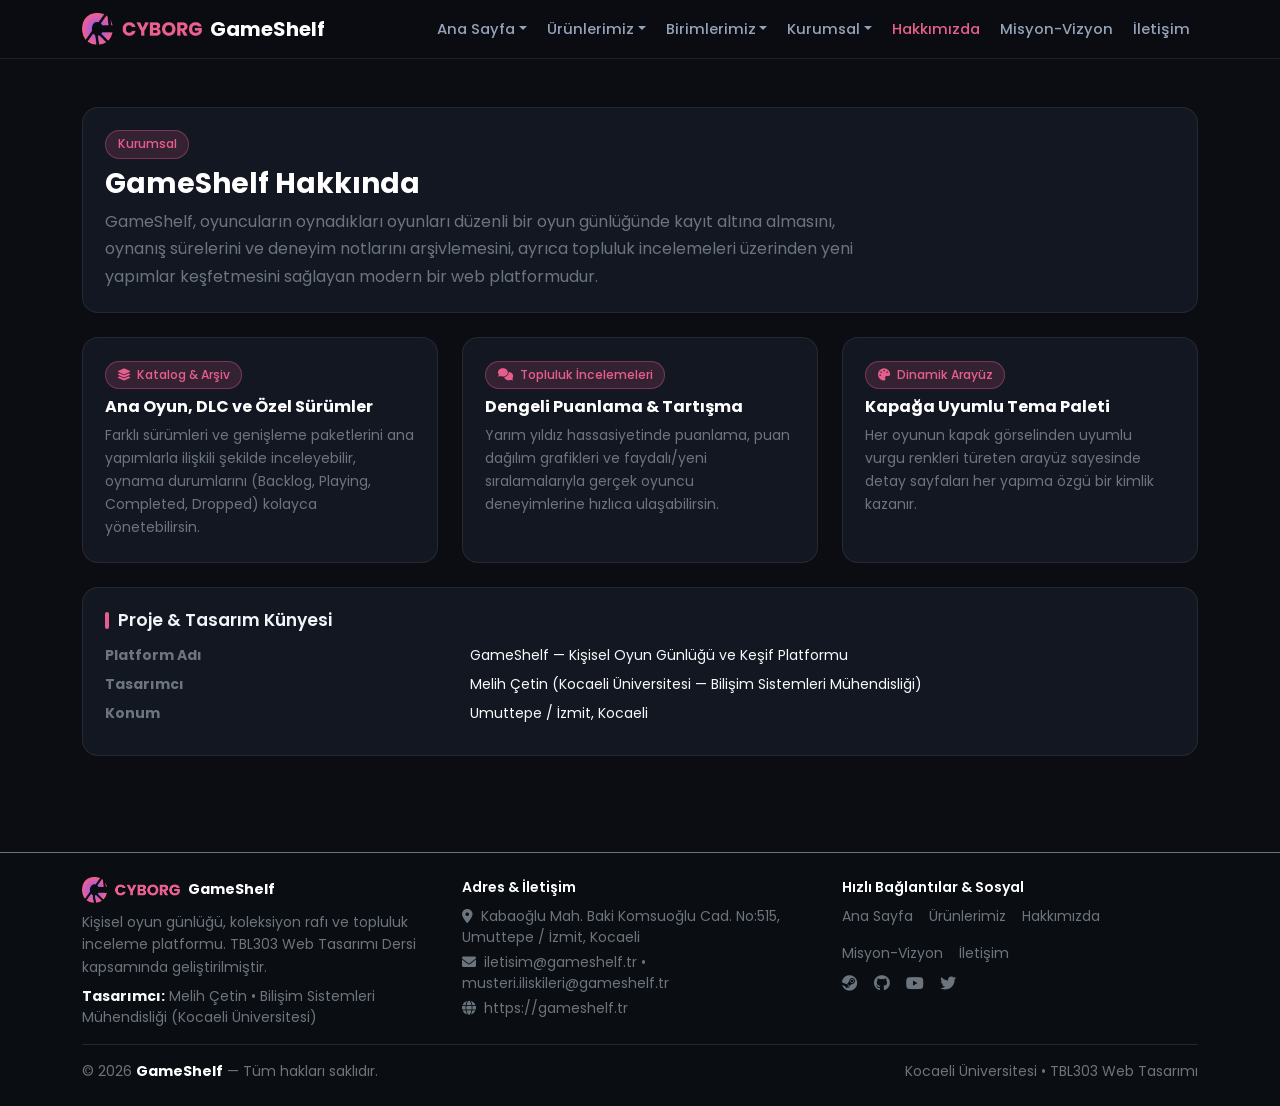
==== about.html @ f94d6879 "v2.4: add contact page with map and form, about, and mission-vision" ====
<!DOCTYPE html>
<html lang="tr">
<head>
  <meta charset="UTF-8" />
  <meta name="viewport" content="width=device-width, initial-scale=1.0" />
  <link rel="preconnect" href="https://fonts.googleapis.com" />
  <link rel="preconnect" href="https://fonts.gstatic.com" crossorigin />
  <link href="https://fonts.googleapis.com/css2?family=Poppins:wght@300;400;500;600;700&display=swap" rel="stylesheet" />
  <link rel="stylesheet" href="vendor/bootstrap/css/bootstrap.min.css" />
  <link rel="stylesheet" href="assets/css/fontawesome.css" />
  <link rel="stylesheet" href="css/gameshelf.css" />
  <title>Hakkımızda — GameShelf</title>
</head>
<body class="gs-body">
  <!-- Üst Navigasyon -->
  <nav class="navbar navbar-expand-lg gs-navbar">
    <div class="container">
      <a class="navbar-brand d-flex align-items-center gap-2 text-white fw-bold" href="index.html">
        <img src="assets/images/logo.png" alt="GameShelf" style="height: 32px;" />
        <span>GameShelf</span>
      </a>
      <button class="navbar-toggler border-secondary" type="button" data-bs-toggle="collapse" data-bs-target="#gsMainNav">
        <i class="fa fa-bars text-white"></i>
      </button>
      <div class="collapse navbar-collapse" id="gsMainNav">
        <ul class="navbar-nav ms-auto align-items-lg-center gap-lg-1">
          <li class="nav-item dropdown">
            <a class="nav-link dropdown-toggle " href="index.html">Ana Sayfa</a>
            <ul class="dropdown-menu">
              <li class="dropdown-header-label">Ana Sayfa Bölümleri</li>
              <li><a class="dropdown-item" href="index.html#lanePopular"><i class="fa fa-fire"></i> En Popüler Oyunlar</a></li>
              <li><a class="dropdown-item" href="index.html#laneNewReleases"><i class="fa fa-sparkles"></i> Yeni Oyunlar (Ön Plan)</a></li>
              <li><a class="dropdown-item" href="index.html#laneTopReviews"><i class="fa fa-thumbs-up"></i> En Çok Upvote Alan İncelemeler</a></li>
              <li><a class="dropdown-item" href="index.html#homeNewsGrid"><i class="fa fa-newspaper"></i> Editör Seçkisi &amp; Haberler</a></li>
            </ul>
          </li>

          <li class="nav-item dropdown">
            <a class="nav-link dropdown-toggle " href="browse.html">Ürünlerimiz</a>
            <ul class="dropdown-menu">
              <li class="dropdown-header-label">Oyun Kataloğu &amp; Sürümler</li>
              <li><a class="dropdown-item" href="browse.html"><i class="fa fa-compass"></i> Tüm Oyun Kataloğu</a></li>
              <li><a class="dropdown-item" href="browse.html?type=base"><i class="fa fa-gamepad"></i> Ana Oyunlar</a></li>
              <li><a class="dropdown-item" href="browse.html?type=dlc"><i class="fa fa-puzzle-piece"></i> DLC &amp; Genişleme Paketleri</a></li>
              <li><a class="dropdown-item" href="browse.html?type=edition"><i class="fa fa-box-open"></i> Özel Sürümler</a></li>
              <li><hr class="dropdown-divider border-secondary border-opacity-25 my-1" /></li>
              <li><a class="dropdown-item" href="details.html?id=1"><i class="fa fa-info-circle"></i> Oyun Detay Sayfası</a></li>
            </ul>
          </li>

          <li class="nav-item dropdown">
            <a class="nav-link dropdown-toggle " href="profile.html">Birimlerimiz</a>
            <ul class="dropdown-menu">
              <li class="dropdown-header-label">Platform &amp; Topluluk Birimleri</li>
              <li><a class="dropdown-item" href="profile.html?tab=overview"><i class="fa fa-user"></i> Kişisel Günlük &amp; İstatistikler</a></li>
              <li><a class="dropdown-item" href="profile.html?tab=games"><i class="fa fa-th"></i> Oyun Rafı (Kapaklar)</a></li>
              <li><a class="dropdown-item" href="streams.html"><i class="fa fa-video"></i> Canlı Yayın &amp; Akış Birimi</a></li>
              <li><a class="dropdown-item" href="announcements.html"><i class="fa fa-bullhorn"></i> Duyuru &amp; Arşiv Birimi</a></li>
            </ul>
          </li>

          <li class="nav-item dropdown">
            <a class="nav-link dropdown-toggle " href="about.html">Kurumsal</a>
            <ul class="dropdown-menu">
              <li class="dropdown-header-label">Kurumsal Sayfalar</li>
              <li><a class="dropdown-item" href="about.html"><i class="fa fa-building"></i> Hakkımızda</a></li>
              <li><a class="dropdown-item" href="mission-vision.html"><i class="fa fa-bullseye"></i> Misyon &amp; Vizyon</a></li>
              <li><a class="dropdown-item" href="announcements.html"><i class="fa fa-bullhorn"></i> Duyurular</a></li>
            </ul>
          </li>

          <li class="nav-item"><a class="nav-link active" href="about.html">Hakkımızda</a></li>
          <li class="nav-item"><a class="nav-link " href="mission-vision.html">Misyon-Vizyon</a></li>
          <li class="nav-item"><a class="nav-link " href="contact.html">İletişim</a></li>
        </ul>
      </div>
    </div>
  </nav>

  <main class="container py-5">
    <section class="gs-card mb-4">
      <span class="gs-badge-accent mb-2 d-inline-block">Kurumsal</span>
      <h1 class="h3 fw-bold text-white mb-2">GameShelf Hakkında</h1>
      <p class="text-secondary mb-0" style="max-width: 780px; line-height: 1.7;">
        GameShelf, oyuncuların oynadıkları oyunları düzenli bir oyun günlüğünde kayıt altına almasını, oynanış sürelerini ve deneyim notlarını arşivlemesini, ayrıca topluluk incelemeleri üzerinden yeni yapımlar keşfetmesini sağlayan modern bir web platformudur.
      </p>
    </section>

    <div class="row g-4 mb-4">
      <div class="col-md-4">
        <div class="gs-card h-100 mb-0">
          <div class="gs-badge-accent mb-2 d-inline-block"><i class="fa fa-layer-group me-1"></i> Katalog &amp; Arşiv</div>
          <h2 class="h6 fw-bold text-white">Ana Oyun, DLC ve Özel Sürümler</h2>
          <p class="small text-secondary mb-0" style="line-height: 1.65;">
            Farklı sürümleri ve genişleme paketlerini ana yapımlarla ilişkili şekilde inceleyebilir, oynama durumlarını (Backlog, Playing, Completed, Dropped) kolayca yönetebilirsin.
          </p>
        </div>
      </div>
      <div class="col-md-4">
        <div class="gs-card h-100 mb-0">
          <div class="gs-badge-accent mb-2 d-inline-block"><i class="fa fa-comments me-1"></i> Topluluk İncelemeleri</div>
          <h2 class="h6 fw-bold text-white">Dengeli Puanlama &amp; Tartışma</h2>
          <p class="small text-secondary mb-0" style="line-height: 1.65;">
            Yarım yıldız hassasiyetinde puanlama, puan dağılım grafikleri ve faydalı/yeni sıralamalarıyla gerçek oyuncu deneyimlerine hızlıca ulaşabilirsin.
          </p>
        </div>
      </div>
      <div class="col-md-4">
        <div class="gs-card h-100 mb-0">
          <div class="gs-badge-accent mb-2 d-inline-block"><i class="fa fa-palette me-1"></i> Dinamik Arayüz</div>
          <h2 class="h6 fw-bold text-white">Kapağa Uyumlu Tema Paleti</h2>
          <p class="small text-secondary mb-0" style="line-height: 1.65;">
            Her oyunun kapak görselinden uyumlu vurgu renkleri türeten arayüz sayesinde detay sayfaları her yapıma özgü bir kimlik kazanır.
          </p>
        </div>
      </div>
    </div>

    <section class="gs-card mb-0">
      <h2 class="gs-section-title">Proje &amp; Tasarım Künyesi</h2>
      <dl class="row small mb-0">
        <dt class="col-sm-4 text-secondary">Platform Adı</dt>
        <dd class="col-sm-8 text-light">GameShelf — Kişisel Oyun Günlüğü ve Keşif Platformu</dd>
        <dt class="col-sm-4 text-secondary">Tasarımcı</dt>
        <dd class="col-sm-8 text-light">Melih Çetin (Kocaeli Üniversitesi — Bilişim Sistemleri Mühendisliği)</dd>
        <dt class="col-sm-4 text-secondary">Konum</dt>
        <dd class="col-sm-8 text-light">Umuttepe / İzmit, Kocaeli</dd>
      </dl>
    </section>
  </main>

  <!-- Tutarlı Kurumsal Alt Bilgi (Footer) -->
  <footer class="border-top border-secondary border-opacity-15 py-4 mt-5" style="background: rgba(11, 13, 18, 0.72);">
    <div class="container">
      <div class="row g-4 small">
        <div class="col-lg-4">
          <div class="d-flex align-items-center gap-2 text-white fw-bold mb-2">
            <img src="assets/images/logo.png" alt="GameShelf" style="height: 26px;" />
            <span>GameShelf</span>
          </div>
          <p class="text-secondary mb-2" style="line-height: 1.6;">
            Kişisel oyun günlüğü, koleksiyon rafı ve topluluk inceleme platformu. TBL303 Web Tasarımı Dersi kapsamında geliştirilmiştir.
          </p>
          <div class="text-secondary">
            <strong class="text-light">Tasarımcı:</strong> Melih Çetin • Bilişim Sistemleri Mühendisliği (Kocaeli Üniversitesi)
          </div>
        </div>
        <div class="col-lg-4">
          <div class="fw-semibold text-white mb-2">Adres &amp; İletişim</div>
          <div class="text-secondary mb-1"><i class="fa fa-map-marker-alt me-2 text-secondary"></i>Kabaoğlu Mah. Baki Komsuoğlu Cad. No:515, Umuttepe / İzmit, Kocaeli</div>
          <div class="text-secondary mb-1"><i class="fa fa-envelope me-2 text-secondary"></i>iletisim@gameshelf.tr • musteri.iliskileri@gameshelf.tr</div>
          <div class="text-secondary"><i class="fa fa-globe me-2 text-secondary"></i>https://gameshelf.tr</div>
        </div>
        <div class="col-lg-4">
          <div class="fw-semibold text-white mb-2">Hızlı Bağlantılar &amp; Sosyal</div>
          <div class="d-flex flex-wrap gap-3 mb-2">
            <a href="index.html" class="text-secondary text-decoration-none">Ana Sayfa</a>
            <a href="browse.html" class="text-secondary text-decoration-none">Ürünlerimiz</a>
            <a href="about.html" class="text-secondary text-decoration-none">Hakkımızda</a>
            <a href="mission-vision.html" class="text-secondary text-decoration-none">Misyon-Vizyon</a>
            <a href="contact.html" class="text-secondary text-decoration-none">İletişim</a>
          </div>
          <div class="d-flex gap-3 fs-6">
            <a href="https://store.steampowered.com" target="_blank" rel="noopener" class="text-secondary" title="Steam"><i class="fab fa-steam"></i></a>
            <a href="https://github.com" target="_blank" rel="noopener" class="text-secondary" title="GitHub"><i class="fab fa-github"></i></a>
            <a href="https://youtube.com" target="_blank" rel="noopener" class="text-secondary" title="YouTube"><i class="fab fa-youtube"></i></a>
            <a href="https://x.com" target="_blank" rel="noopener" class="text-secondary" title="X / Twitter"><i class="fab fa-twitter"></i></a>
          </div>
        </div>
      </div>
      <hr class="border-secondary border-opacity-15 my-3" />
      <div class="d-flex flex-wrap justify-content-between align-items-center gap-2 small text-secondary">
        <div>© 2026 <strong class="text-white">GameShelf</strong> — Tüm hakları saklıdır.</div>
        <div>Kocaeli Üniversitesi • TBL303 Web Tasarımı</div>
      </div>
    </div>
  </footer>
  <script src="vendor/bootstrap/js/bootstrap.min.js"></script>
</body>
</html>
---- css/gameshelf.css ----
:root {
  /* Sabit GameShelf Koyu Arayüz Kimliği */
  --gs-bg: #0b0d12;
  --gs-surface: #131722;
  --gs-surface-elevated: #1a202e;
  --gs-border: rgba(255, 255, 255, 0.08);
  --gs-text: #f1f5f9;
  --gs-text-muted: #94a3b8;

  /* Oyuna Özel Dinamik Renk Paleti (JS ile kapaktan güncellenir) */
  --gs-accent: #e75e8d;
  --gs-accent-rgb: 231, 94, 141;
  --gs-accent-contrast: #ffffff;
  --gs-secondary: #6c8eeb;
  --gs-secondary-rgb: 108, 142, 235;
}

* {
  box-sizing: border-box;
}

body.gs-body {
  background-color: var(--gs-bg);
  color: var(--gs-text);
  font-family: 'Poppins', -apple-system, BlinkMacSystemFont, sans-serif;
  margin: 0;
  overflow-x: hidden;
}

/* Navigasyon ve Çok Seviyeli Menü (Ders Gereksinimi 9.2) */
.gs-navbar {
  background: rgba(11, 13, 18, 0.88);
  backdrop-filter: blur(14px);
  border-bottom: 1px solid var(--gs-border);
  position: sticky;
  top: 0;
  z-index: 1030;
}

.gs-navbar .nav-link {
  color: var(--gs-text-muted) !important;
  font-weight: 500;
  font-size: 0.92rem;
  transition: color 0.2s ease;
}

.gs-navbar .nav-link:hover,
.gs-navbar .nav-link.active {
  color: var(--gs-accent) !important;
}

.gs-navbar .nav-item.dropdown {
  position: relative;
}

.gs-navbar .dropdown-menu {
  background: rgba(19, 23, 34, 0.97);
  backdrop-filter: blur(16px);
  border: 1px solid rgba(255, 255, 255, 0.1);
  border-radius: 14px;
  padding: 0.5rem;
  min-width: 245px;
  margin-top: 0.35rem;
  box-shadow: 0 18px 40px rgba(0, 0, 0, 0.65);
}

/* Hover köprüsü: üst sekmeden menüye geçerken menünün kapanmasını önler */
.gs-navbar .dropdown-menu::before {
  content: "";
  position: absolute;
  top: -12px;
  left: 0;
  right: 0;
  height: 12px;
}

@media (min-width: 992px) {
  .gs-navbar .nav-item.dropdown > .dropdown-menu {
    display: block;
    opacity: 0;
    visibility: hidden;
    transform: translateY(8px);
    pointer-events: none;
    transition: opacity 0.18s ease, transform 0.2s cubic-bezier(0.22, 1, 0.36, 1), visibility 0.18s ease;
  }

  .gs-navbar .nav-item.dropdown:hover > .dropdown-menu,
  .gs-navbar .nav-item.dropdown:focus-within > .dropdown-menu,
  .gs-navbar .nav-item.dropdown > .dropdown-menu.show {
    opacity: 1;
    visibility: visible;
    transform: translateY(0);
    pointer-events: auto;
  }

  .gs-navbar .nav-item.dropdown:hover > .nav-link {
    color: var(--gs-accent) !important;
  }
}

.gs-navbar .dropdown-header-label {
  font-size: 0.68rem;
  font-weight: 600;
  text-transform: uppercase;
  letter-spacing: 0.06em;
  color: var(--gs-text-muted);
  padding: 0.25rem 0.75rem 0.35rem;
  border-bottom: 1px solid rgba(255, 255, 255, 0.06);
  margin-bottom: 0.3rem;
}

.gs-navbar .dropdown-item {
  color: var(--gs-text);
  border-radius: 9px;
  font-size: 0.85rem;
  padding: 0.48rem 0.78rem;
  display: flex;
  align-items: center;
  gap: 0.6rem;
  transition: background 0.16s ease, color 0.16s ease, transform 0.16s ease;
}

.gs-navbar .dropdown-item i {
  width: 16px;
  text-align: center;
  color: var(--gs-text-muted);
  font-size: 0.8rem;
  transition: color 0.16s ease;
}

.gs-navbar .dropdown-item:hover,
.gs-navbar .dropdown-item:focus,
.gs-navbar .dropdown-item.active {
  background: rgba(var(--gs-accent-rgb), 0.16);
  color: var(--gs-accent);
}

.gs-navbar .dropdown-item:hover i,
.gs-navbar .dropdown-item.active i {
  color: var(--gs-accent);
}

/* Oyun Test Seçici Barı (Prototip Kolaylığı) */
.gs-game-switcher {
  background: var(--gs-surface);
  border-bottom: 1px solid var(--gs-border);
  padding: 0.55rem 0;
  font-size: 0.82rem;
}

.gs-switch-pill {
  background: var(--gs-surface-elevated);
  color: var(--gs-text-muted);
  border: 1px solid var(--gs-border);
  border-radius: 999px;
  padding: 0.25rem 0.85rem;
  cursor: pointer;
  transition: all 0.2s ease;
}

.gs-switch-pill.active,
.gs-switch-pill:hover {
  background: rgba(var(--gs-accent-rgb), 0.18);
  border-color: var(--gs-accent);
  color: var(--gs-accent);
}

/* HERO, WINDOWS SLIDESHOW & STORE LINKLI POSTER */
.gs-hero {
  position: relative;
  min-height: 390px;
  display: flex;
  align-items: flex-end;
  overflow: visible;
  border-bottom: 1px solid rgba(var(--gs-accent-rgb), 0.35);
  padding-top: 2.35rem;
  padding-bottom: 2.1rem;
  transition: min-height 0.55s cubic-bezier(0.22, 1, 0.36, 1),
              padding-top 0.55s cubic-bezier(0.22, 1, 0.36, 1),
              padding-bottom 0.55s cubic-bezier(0.22, 1, 0.36, 1);
  z-index: 10;
}

/* Mouse 1 saniye boyunca hero üzerinde tutulursa yukarı-aşağı genişler */
.gs-hero.is-expanded-hover {
  min-height: 555px;
  padding-top: 3.35rem;
  padding-bottom: 2.9rem;
}

.gs-hero-bg-clip {
  position: absolute;
  inset: 0;
  overflow: hidden;
  z-index: 1;
}

.gs-hero-bg {
  position: absolute;
  inset: -45px 0;
  will-change: transform;
  transform: translate3d(0, 0, 0);
  z-index: 1;
}

/* Windows Slayt Gösterisi: Normalde sabit, geçiş anında position X ile kayar */
.gs-hero-slide {
  position: absolute;
  inset: 0;
  background-size: cover;
  background-position: center 28%;
  background-repeat: no-repeat;
  filter: brightness(0.45) saturate(1.1);
  opacity: 0;
  transform: translate3d(0, 0, 0);
  pointer-events: none;
  z-index: 1;
}

.gs-hero-slide.is-current {
  opacity: 1;
  transform: translate3d(0, 0, 0);
  z-index: 2;
}

.gs-hero-slide.is-sliding {
  transition: transform 0.85s cubic-bezier(0.25, 0.9, 0.3, 1), opacity 0.85s ease;
}

.gs-hero.is-expanded-hover .gs-hero-slide {
  filter: brightness(0.64) saturate(1.15);
  transition: filter 0.45s ease;
}

.gs-hero.is-expanded-hover .gs-hero-slide.is-sliding {
  transition: transform 0.85s cubic-bezier(0.25, 0.9, 0.3, 1), opacity 0.85s ease, filter 0.45s ease;
}

/* Minimal Sağ ve Sol Geçiş Okları */
.gs-hero-arrow {
  position: absolute;
  top: 50%;
  transform: translateY(-50%);
  width: 36px;
  height: 52px;
  border: 1px solid rgba(255, 255, 255, 0.14);
  background: rgba(11, 13, 18, 0.36);
  backdrop-filter: blur(6px);
  color: rgba(255, 255, 255, 0.72);
  border-radius: 10px;
  display: flex;
  align-items: center;
  justify-content: center;
  font-size: 0.95rem;
  cursor: pointer;
  z-index: 5;
  opacity: 0.42;
  transition: opacity 0.25s ease, background-color 0.25s ease, border-color 0.25s ease, color 0.25s ease;
}

.gs-hero:hover .gs-hero-arrow {
  opacity: 0.88;
}

.gs-hero-arrow:hover {
  opacity: 1 !important;
  background: rgba(11, 13, 18, 0.8);
  border-color: var(--gs-accent);
  color: var(--gs-accent);
}

.gs-hero-arrow.prev {
  left: 0.85rem;
}

.gs-hero-arrow.next {
  right: 0.85rem;
}

.gs-hero-overlay {
  position: absolute;
  inset: 0;
  background:
    radial-gradient(circle at 22% 35%, rgba(var(--gs-accent-rgb), 0.25), transparent 58%),
    linear-gradient(180deg, rgba(11, 13, 18, 0.18) 0%, rgba(11, 13, 18, 0.74) 76%, var(--gs-bg) 100%);
  z-index: 2;
  pointer-events: none;
  transition: opacity 0.45s ease;
}

.gs-hero.is-expanded-hover .gs-hero-overlay {
  opacity: 0.72;
}

.gs-hero-content {
  position: relative;
  z-index: 4;
  width: 100%;
}

/* Oyun Adıyla Hizalı, Üzerine Gelince Store Linklerini Gösteren Kapak Posteri */
.gs-poster-overlap-col {
  position: relative;
  z-index: 15;
}

.gs-poster-wrapper {
  position: relative;
  margin-top: -10px;
  margin-bottom: -158px;
  width: 248px;
  max-width: 100%;
  aspect-ratio: 3 / 4;
  border-radius: 18px;
  overflow: hidden;
  border: 2px solid rgba(var(--gs-accent-rgb), 0.65);
  box-shadow:
    0 24px 54px rgba(0, 0, 0, 0.8),
    0 0 0 5px rgba(11, 13, 18, 0.74),
    0 0 34px rgba(var(--gs-accent-rgb), 0.26);
  background: var(--gs-surface);
  will-change: transform;
  transition: transform 0.35s ease, border-color 0.28s ease;
}

.gs-poster-img {
  width: 100%;
  height: 100%;
  object-fit: cover;
  display: block;
  transition: opacity 0.28s ease, filter 0.28s ease, transform 0.35s ease;
}

.gs-poster-wrapper:hover {
  border-color: var(--gs-accent);
}

.gs-poster-wrapper:hover .gs-poster-img {
  opacity: 0.24;
  filter: blur(1.5px) brightness(0.6);
  transform: scale(1.03);
}

/* Kapak Posteri Üzerinde Yukarıdan Aşağıya Mağaza Linkleri */
.gs-poster-store-overlay {
  position: absolute;
  inset: 0;
  display: flex;
  flex-direction: column;
  justify-content: center;
  align-items: stretch;
  gap: 0.48rem;
  padding: 1rem;
  background: linear-gradient(180deg, rgba(11, 13, 18, 0.55) 0%, rgba(11, 13, 18, 0.82) 100%);
  opacity: 0;
  visibility: hidden;
  transform: translateY(-6px);
  transition: opacity 0.26s ease, visibility 0.26s ease, transform 0.26s ease;
  z-index: 3;
}

.gs-poster-wrapper:hover .gs-poster-store-overlay {
  opacity: 1;
  visibility: visible;
  transform: translateY(0);
}

.gs-store-overlay-title {
  font-size: 0.7rem;
  text-transform: uppercase;
  letter-spacing: 0.08em;
  color: var(--gs-text-muted);
  text-align: center;
  margin-bottom: 0.15rem;
}

.gs-store-link-btn {
  display: flex;
  align-items: center;
  justify-content: center;
  gap: 0.55rem;
  padding: 0.46rem 0.75rem;
  border-radius: 10px;
  background: rgba(255, 255, 255, 0.08);
  border: 1px solid rgba(255, 255, 255, 0.16);
  color: #f8fafc;
  font-size: 0.8rem;
  font-weight: 500;
  text-decoration: none;
  transition: background 0.2s ease, border-color 0.2s ease, color 0.2s ease, transform 0.16s ease;
}

.gs-store-link-btn:hover {
  background: var(--gs-accent);
  border-color: var(--gs-accent);
  color: var(--gs-accent-contrast);
  transform: translateY(-1px);
}

/* Poster Alt Yarısının Sağında Kalan Etiket + Tarih ve Sağ Aksiyon Şeridi */
.gs-subhero-strip {
  position: relative;
  z-index: 8;
  padding-top: 1.05rem;
  padding-bottom: 1.25rem;
  border-bottom: 1px solid var(--gs-border);
  background: linear-gradient(180deg, rgba(19, 23, 34, 0.58) 0%, rgba(11, 13, 18, 0) 100%);
}

.gs-subhero-inner {
  min-height: 122px;
  display: flex;
  flex-direction: column;
  justify-content: center;
}

/* Etiketler tarihe göre daha soluk ve küçük */
.gs-faded-tag {
  background: rgba(255, 255, 255, 0.025);
  color: rgba(154, 168, 188, 0.76);
  border: 1px solid rgba(255, 255, 255, 0.055);
  border-radius: 7px;
  padding: 0.15rem 0.48rem;
  font-size: 0.67rem;
  font-weight: 400;
  line-height: 1.3;
  letter-spacing: 0.01em;
  transition: border-color 0.2s ease, color 0.2s ease, background-color 0.2s ease;
}

.gs-faded-tag:hover {
  border-color: rgba(var(--gs-accent-rgb), 0.35);
  color: #dbe4f0;
  background: rgba(var(--gs-accent-rgb), 0.07);
}

.gs-faded-tag.is-genre {
  color: rgba(203, 213, 225, 0.82);
  border-color: rgba(var(--gs-accent-rgb), 0.18);
  background: rgba(var(--gs-accent-rgb), 0.05);
}

/* Etiketlerle karışmayan belirgin Tam Çıkış Tarihi satırı */
.gs-release-inline-bar {
  display: inline-flex;
  align-items: center;
  gap: 0.48rem;
  padding: 0.34rem 0.78rem;
  border-radius: 9px;
  background: rgba(255, 255, 255, 0.045);
  border: 1px solid rgba(var(--gs-accent-rgb), 0.28);
  font-size: 0.84rem;
  color: #cbd5e1;
  margin: 0.42rem 0;
}

.gs-release-inline-bar strong {
  color: #ffffff;
  font-weight: 600;
  letter-spacing: 0.01em;
}

/* Subhero Sağ Tarafındaki Minimal Puanlama & Aksiyon Kartı */
.gs-minimal-rating-card {
  background: var(--gs-surface);
  border: 1px solid var(--gs-border);
  border-radius: 14px;
  padding: 0.88rem 1.05rem;
}

.gs-rating-metrics {
  display: flex;
  align-items: center;
  justify-content: space-between;
  gap: 0.75rem;
  padding-bottom: 0.72rem;
  margin-bottom: 0.72rem;
  border-bottom: 1px solid var(--gs-border);
}

@media (max-width: 767.98px) {
  .gs-poster-wrapper {
    margin: 0 auto;
    width: 210px;
  }
  .gs-subhero-inner {
    min-height: auto;
  }
}

/* Hero içindeki kompakt Oyun Hakkında açıklaması */
.gs-hero-description {
  color: #dbe4f0;
  font-size: 0.93rem;
  line-height: 1.65;
  max-width: 620px;
  text-shadow: 0 1px 8px rgba(0, 0, 0, 0.65);
}

.gs-parent-game-pill {
  display: inline-flex;
  align-items: center;
  gap: 0.45rem;
  padding: 0.26rem 0.72rem;
  border-radius: 999px;
  background: rgba(11, 13, 18, 0.68);
  border: 1px solid rgba(var(--gs-accent-rgb), 0.45);
  color: #f8fafc;
  font-size: 0.76rem;
  text-decoration: none;
  margin-bottom: 0.6rem;
  transition: background 0.2s ease, border-color 0.2s ease;
}

.gs-parent-game-pill:hover {
  background: rgba(var(--gs-accent-rgb), 0.22);
  border-color: var(--gs-accent);
  color: #fff;
}

/* Hero Slideshow Gösterge Noktaları */
.gs-hero-dots {
  display: inline-flex;
  align-items: center;
  gap: 0.4rem;
  margin-top: 0.75rem;
}

.gs-hero-dot {
  width: 18px;
  height: 3.5px;
  border-radius: 999px;
  border: none;
  background: rgba(255, 255, 255, 0.25);
  padding: 0;
  cursor: pointer;
  transition: width 0.25s ease, background-color 0.25s ease;
}

.gs-hero-dot.active {
  width: 32px;
  background: var(--gs-accent);
}

/* Sola Kaydırılmış Fragman Cebi & Düzeltilmiş Lightbox Modal Player */
.gs-trailer-backdrop {
  position: fixed;
  inset: 0;
  background: rgba(5, 7, 11, 0.84);
  backdrop-filter: blur(8px);
  opacity: 0;
  visibility: hidden;
  transition: opacity 0.28s ease, visibility 0.28s ease;
  z-index: 1050;
}

.gs-trailer-backdrop.active {
  opacity: 1;
  visibility: visible;
}

.gs-trailer-pocket {
  position: absolute;
  width: 224px;
  aspect-ratio: 16 / 9;
  border-radius: 14px;
  overflow: hidden;
  background: #07090d;
  border: 2px solid rgba(var(--gs-accent-rgb), 0.62);
  box-shadow: 0 14px 34px rgba(0, 0, 0, 0.65), 0 0 22px rgba(var(--gs-accent-rgb), 0.22);
  cursor: pointer;
  z-index: 25;
  transition:
    width 0.32s cubic-bezier(0.22, 1, 0.36, 1),
    transform 0.32s cubic-bezier(0.22, 1, 0.36, 1),
    box-shadow 0.32s ease,
    border-color 0.25s ease;
}

.gs-trailer-pocket:not(.is-expanded):hover {
  width: 300px;
  transform: translateY(-4px);
  border-color: var(--gs-accent);
  box-shadow: 0 20px 44px rgba(0, 0, 0, 0.78), 0 0 32px rgba(var(--gs-accent-rgb), 0.38);
}

.gs-trailer-pocket.is-expanded {
  position: fixed !important;
  top: 50% !important;
  left: 50% !important;
  right: auto !important;
  bottom: auto !important;
  transform: translate(-50%, -50%) !important;
  width: min(68vw, 960px) !important;
  max-width: 92vw;
  border-radius: 18px;
  border-color: var(--gs-accent);
  box-shadow: 0 30px 80px rgba(0, 0, 0, 0.92), 0 0 48px rgba(var(--gs-accent-rgb), 0.34);
  cursor: default;
  z-index: 1065 !important;
}

.gs-trailer-pocket video,
.gs-trailer-pocket iframe {
  width: 100%;
  height: 100%;
  border: 0;
  object-fit: cover;
  display: block;
  background: #000;
}

.gs-trailer-pocket:not(.is-expanded) iframe {
  transform: scale(1.26);
  pointer-events: none;
}

.gs-trailer-pocket.is-expanded video,
.gs-trailer-pocket.is-expanded iframe {
  transform: none;
  object-fit: contain;
  pointer-events: auto;
}

.gs-trailer-click-shield {
  position: absolute;
  inset: 0;
  z-index: 4;
  background: transparent;
  cursor: pointer;
}

.gs-trailer-pocket.is-expanded .gs-trailer-click-shield {
  display: none;
}

.gs-trailer-badge {
  position: absolute;
  left: 0.6rem;
  bottom: 0.55rem;
  right: 0.6rem;
  display: flex;
  align-items: center;
  justify-content: space-between;
  gap: 0.4rem;
  padding: 0.26rem 0.58rem;
  border-radius: 8px;
  background: rgba(11, 13, 18, 0.78);
  backdrop-filter: blur(6px);
  border: 1px solid rgba(255, 255, 255, 0.1);
  color: #f8fafc;
  font-size: 0.72rem;
  pointer-events: none;
  transition: opacity 0.2s ease;
}

.gs-trailer-pocket.is-expanded .gs-trailer-badge {
  opacity: 0;
  visibility: hidden;
}

.gs-trailer-close {
  position: absolute;
  top: 0.75rem;
  right: 0.75rem;
  width: 36px;
  height: 36px;
  border-radius: 50%;
  border: 1px solid rgba(255, 255, 255, 0.25);
  background: rgba(11, 13, 18, 0.88);
  color: #fff;
  display: none;
  align-items: center;
  justify-content: center;
  cursor: pointer;
  z-index: 1070;
  transition: background 0.2s ease, border-color 0.2s ease;
}

.gs-trailer-close:hover {
  background: var(--gs-accent);
  border-color: var(--gs-accent);
  color: var(--gs-accent-contrast);
}

.gs-trailer-pocket.is-expanded .gs-trailer-close {
  display: flex;
}

@media (max-width: 991.98px) {
  .gs-trailer-pocket:not(.is-expanded) {
    position: static !important;
    width: 100%;
    max-width: 340px;
    margin: 1rem auto 0;
  }
}

.gs-hero-info {
  will-change: transform;
}

.gs-game-title {
  font-size: clamp(1.75rem, 3.2vw, 2.65rem);
  font-weight: 700;
  letter-spacing: -0.02em;
  line-height: 1.08;
  margin-top: 0;
}

.gs-badge-accent {
  background: rgba(var(--gs-accent-rgb), 0.16);
  color: var(--gs-accent);
  border: 1px solid rgba(var(--gs-accent-rgb), 0.38);
  border-radius: 999px;
  padding: 0.25rem 0.72rem;
  font-size: 0.76rem;
  font-weight: 500;
}

.gs-badge-neutral {
  background: rgba(255, 255, 255, 0.06);
  color: var(--gs-text-muted);
  border: 1px solid var(--gs-border);
  border-radius: 999px;
  padding: 0.25rem 0.72rem;
  font-size: 0.76rem;
}

.gs-btn-primary {
  background: var(--gs-accent);
  color: var(--gs-accent-contrast);
  border: none;
  border-radius: 10px;
  padding: 0.52rem 1.05rem;
  font-weight: 600;
  font-size: 0.84rem;
  transition: transform 0.18s ease, box-shadow 0.2s ease, filter 0.2s ease;
}

.gs-btn-primary:hover {
  filter: brightness(1.08);
  transform: translateY(-1px);
  box-shadow: 0 8px 24px rgba(var(--gs-accent-rgb), 0.36);
  color: var(--gs-accent-contrast);
}

.gs-btn-outline {
  background: rgba(255, 255, 255, 0.04);
  color: var(--gs-text);
  border: 1px solid var(--gs-border);
  border-radius: 10px;
  padding: 0.5rem 0.9rem;
  font-size: 0.84rem;
  transition: all 0.2s ease;
}

.gs-btn-outline:hover,
.gs-btn-outline.active {
  border-color: var(--gs-accent);
  color: var(--gs-accent);
  background: rgba(var(--gs-accent-rgb), 0.12);
}

/* Oyun Günlüğüm Özet Cebi & Arkaya Yedirilen Bulanık Durum Simgesi */
.gs-journal-summary-pocket {
  position: relative;
  overflow: hidden;
}

.gs-journal-summary-content {
  position: relative;
  z-index: 2;
}

.gs-journal-watermark {
  position: absolute;
  right: -16px;
  bottom: -24px;
  font-size: 8.4rem;
  line-height: 1;
  color: var(--gs-accent);
  opacity: 0.17;
  filter: blur(3.8px);
  transform: rotate(-14deg) scale(1.04);
  pointer-events: none;
  user-select: none;
  z-index: 1;
  transition: opacity 0.35s ease, transform 0.35s ease, color 0.35s ease;
}

/* Özgün GameShelf Telemetri & Metacritic Segmenti */
.gs-telemetry-deck {
  display: grid;
  grid-template-columns: 245px 1fr;
  gap: 1rem;
  margin-bottom: 1.35rem;
}

@media (max-width: 991.98px) {
  .gs-telemetry-deck {
    grid-template-columns: 1fr;
  }
}

.gs-telemetry-score-box {
  background: var(--gs-surface);
  border: 1px solid var(--gs-border);
  border-radius: 16px;
  padding: 1rem 1.15rem;
  display: flex;
  flex-direction: column;
  justify-content: space-between;
  gap: 0.75rem;
}

.gs-metacritic-badge {
  display: inline-flex;
  align-items: center;
  justify-content: center;
  min-width: 44px;
  height: 44px;
  padding: 0 0.55rem;
  border-radius: 10px;
  font-weight: 700;
  font-size: 1.15rem;
  color: #fff;
}

.gs-metacritic-badge.is-high {
  background: #16a34a;
  box-shadow: 0 6px 18px rgba(22, 163, 74, 0.32);
}

.gs-metacritic-badge.is-mid {
  background: #d97706;
  box-shadow: 0 6px 18px rgba(217, 119, 6, 0.32);
}

.gs-metacritic-badge.is-low {
  background: #dc2626;
}

.gs-hist-bars {
  display: flex;
  align-items: flex-end;
  justify-content: space-between;
  gap: 4px;
  height: 44px;
  padding-top: 4px;
  border-bottom: 1px solid rgba(255, 255, 255, 0.1);
}

.gs-hist-bar {
  flex: 1;
  min-height: 3px;
  border-radius: 3px 3px 0 0;
  background: var(--gs-accent);
  opacity: 0.85;
  transition: height 0.35s ease, opacity 0.2s ease;
}

.gs-hist-bar:hover {
  opacity: 1;
}

.gs-telemetry-right-stack {
  display: flex;
  flex-direction: column;
  gap: 0.75rem;
}

.gs-telemetry-capsules {
  display: grid;
  grid-template-columns: repeat(3, 1fr);
  gap: 0.65rem;
}

@media (max-width: 575.98px) {
  .gs-telemetry-capsules {
    grid-template-columns: repeat(2, 1fr);
  }
}

.gs-capsule-chip {
  background: var(--gs-surface);
  border: 1px solid var(--gs-border);
  border-radius: 12px;
  padding: 0.65rem 0.8rem;
  display: flex;
  align-items: center;
  gap: 0.65rem;
}

.gs-capsule-icon {
  width: 32px;
  height: 32px;
  border-radius: 9px;
  background: rgba(var(--gs-accent-rgb), 0.12);
  color: var(--gs-accent);
  display: flex;
  align-items: center;
  justify-content: center;
  font-size: 0.85rem;
  flex-shrink: 0;
}

.gs-playtime-ribbon {
  background: linear-gradient(90deg, rgba(var(--gs-accent-rgb), 0.12) 0%, var(--gs-surface) 100%);
  border: 1px solid rgba(var(--gs-accent-rgb), 0.26);
  border-radius: 12px;
  padding: 0.65rem 0.9rem;
  display: flex;
  flex-wrap: wrap;
  align-items: center;
  justify-content: space-between;
  gap: 0.75rem;
}

.gs-playtime-chip {
  display: inline-flex;
  align-items: center;
  gap: 0.45rem;
  font-size: 0.8rem;
  color: var(--gs-text-muted);
}

.gs-playtime-chip strong {
  color: #fff;
  font-weight: 600;
}

/* Sağ Sütun: Editions, DLC (Yatay Kaydırmalı) & Öne Çıkan Yorum Sekmeleri */
.gs-editions-dlcs-wrap {
  display: flex;
  flex-direction: column;
  gap: 1.15rem;
  margin-bottom: 1.35rem;
  width: 100%;
}

.gs-addon-group-card {
  background: var(--gs-surface);
  border: 1px solid var(--gs-border);
  border-radius: 16px;
  padding: 1.15rem 1.25rem;
  width: 100%;
}

.gs-addon-slider-wrap {
  position: relative;
  display: flex;
  align-items: center;
  gap: 0.45rem;
}

.gs-addon-covers-row {
  display: flex;
  flex-wrap: nowrap;
  gap: 0.75rem;
  overflow-x: auto;
  scroll-behavior: smooth;
  scroll-snap-type: x mandatory;
  scrollbar-width: thin;
  scrollbar-color: rgba(var(--gs-accent-rgb), 0.45) rgba(255, 255, 255, 0.04);
  padding-bottom: 0.35rem;
  width: 100%;
}

.gs-addon-covers-row::-webkit-scrollbar {
  height: 5px;
}

.gs-addon-covers-row::-webkit-scrollbar-track {
  background: rgba(255, 255, 255, 0.04);
  border-radius: 999px;
}

.gs-addon-covers-row::-webkit-scrollbar-thumb {
  background: rgba(var(--gs-accent-rgb), 0.48);
  border-radius: 999px;
}

.gs-addon-scroll-btn {
  width: 26px;
  height: 56px;
  border-radius: 8px;
  border: 1px solid var(--gs-border);
  background: var(--gs-surface-elevated);
  color: var(--gs-text-muted);
  display: inline-flex;
  align-items: center;
  justify-content: center;
  cursor: pointer;
  flex-shrink: 0;
  font-size: 0.72rem;
  transition: border-color 0.2s ease, color 0.2s ease, background 0.2s ease;
}

.gs-addon-scroll-btn:hover {
  border-color: var(--gs-accent);
  color: var(--gs-accent);
  background: rgba(var(--gs-accent-rgb), 0.14);
}

.gs-addon-cover-card {
  position: relative;
  flex: 0 0 112px;
  width: 112px;
  aspect-ratio: 3 / 4;
  border-radius: 12px;
  overflow: hidden;
  scroll-snap-align: start;
  border: 1px solid var(--gs-border);
  background: var(--gs-surface-elevated);
  text-decoration: none;
  display: block;
  transition: transform 0.22s ease, border-color 0.22s ease, box-shadow 0.22s ease;
}

.gs-addon-cover-card:hover {
  transform: translateY(-3px);
  border-color: var(--gs-accent);
  box-shadow: 0 10px 22px rgba(0, 0, 0, 0.6), 0 0 15px rgba(var(--gs-accent-rgb), 0.25);
}

.gs-addon-cover-card img {
  width: 100%;
  height: 100%;
  object-fit: cover;
  display: block;
  transition: transform 0.3s ease, filter 0.25s ease;
}

.gs-addon-cover-card:hover img {
  transform: scale(1.06);
  filter: brightness(0.42);
}

.gs-addon-hover-label {
  position: absolute;
  inset: 0;
  padding: 0.6rem;
  display: flex;
  flex-direction: column;
  justify-content: flex-end;
  background: linear-gradient(180deg, rgba(11, 13, 18, 0.15) 0%, rgba(11, 13, 18, 0.92) 100%);
  opacity: 0;
  transition: opacity 0.22s ease;
}

.gs-addon-cover-card:hover .gs-addon-hover-label {
  opacity: 1;
}

/* Sağ Sütun: Öne Çıkan En İyi 2-3 Yorum (Sekmeli) */
.gs-featured-reviews-pocket {
  background: linear-gradient(165deg, rgba(var(--gs-accent-rgb), 0.08) 0%, var(--gs-surface) 58%);
  border: 1px solid rgba(var(--gs-accent-rgb), 0.32);
  border-radius: 16px;
  padding: 1.2rem 1.25rem;
  margin-bottom: 1.35rem;
  width: 100%;
  box-shadow: 0 12px 30px rgba(0, 0, 0, 0.35);
}

.gs-featured-review-tabs {
  display: flex;
  gap: 0.4rem;
  overflow-x: auto;
  scrollbar-width: none;
  margin-bottom: 0.85rem;
  padding-bottom: 0.15rem;
}

.gs-featured-review-tabs::-webkit-scrollbar {
  display: none;
}

.gs-featured-tab-btn {
  flex: 1 1 0;
  min-width: 84px;
  display: flex;
  align-items: center;
  justify-content: center;
  gap: 0.35rem;
  padding: 0.42rem 0.55rem;
  border-radius: 10px;
  border: 1px solid var(--gs-border);
  background: var(--gs-surface-elevated);
  color: var(--gs-text-muted);
  font-size: 0.74rem;
  font-weight: 600;
  cursor: pointer;
  white-space: nowrap;
  transition: all 0.2s ease;
}

.gs-featured-tab-btn:hover {
  border-color: rgba(var(--gs-accent-rgb), 0.55);
  color: #fff;
}

.gs-featured-tab-btn.active {
  background: rgba(var(--gs-accent-rgb), 0.18);
  border-color: var(--gs-accent);
  color: #fff;
  box-shadow: 0 4px 14px rgba(var(--gs-accent-rgb), 0.22);
}

.gs-featured-tab-pane {
  display: none;
  background: var(--gs-surface-elevated);
  border: 1px solid rgba(255, 255, 255, 0.07);
  border-radius: 12px;
  padding: 0.95rem 1rem;
  animation: gsFadePane 0.22s ease;
}

.gs-featured-tab-pane.active {
  display: block;
}

@keyframes gsFadePane {
  from { opacity: 0; transform: translateY(4px); }
  to { opacity: 1; transform: translateY(0); }
}

/* Steam Tarzı Yatay Vitrin Satırları (Benzer Oyunlar, Oyun Blogları, Daha Fazla İçerik) */
.gs-showcase-section {
  background: var(--gs-surface);
  border: 1px solid var(--gs-border);
  border-radius: 16px;
  padding: 1.25rem 1.35rem;
  margin-top: 1.35rem;
}

.gs-showcase-header {
  display: flex;
  align-items: center;
  justify-content: space-between;
  gap: 0.75rem;
  margin-bottom: 0.95rem;
}

.gs-carousel-shell {
  position: relative;
  display: flex;
  align-items: center;
  gap: 0.65rem;
}

.gs-carousel-track {
  display: flex;
  gap: 0.95rem;
  overflow-x: auto;
  scroll-behavior: smooth;
  scrollbar-width: none;
  padding: 0.2rem 0.1rem;
  flex: 1;
}

.gs-carousel-track::-webkit-scrollbar {
  display: none;
}

.gs-carousel-nav-btn {
  width: 34px;
  height: 76px;
  border-radius: 10px;
  border: 1px solid var(--gs-border);
  background: var(--gs-surface-elevated);
  color: var(--gs-text-muted);
  display: flex;
  align-items: center;
  justify-content: center;
  cursor: pointer;
  flex-shrink: 0;
  transition: border-color 0.2s ease, color 0.2s ease, background 0.2s ease;
}

.gs-carousel-nav-btn:hover {
  border-color: var(--gs-accent);
  color: var(--gs-accent);
  background: rgba(var(--gs-accent-rgb), 0.12);
}

.gs-showcase-card {
  flex: 0 0 258px;
  background: var(--gs-surface-elevated);
  border: 1px solid var(--gs-border);
  border-radius: 12px;
  overflow: hidden;
  text-decoration: none;
  color: var(--gs-text);
  display: flex;
  flex-direction: column;
  cursor: pointer;
  transition: transform 0.22s ease, border-color 0.22s ease, box-shadow 0.22s ease;
}

.gs-showcase-card:hover {
  transform: translateY(-3px);
  border-color: var(--gs-accent);
  box-shadow: 0 12px 26px rgba(0, 0, 0, 0.55);
  color: #fff;
}

.gs-showcase-thumb {
  position: relative;
  width: 100%;
  aspect-ratio: 16 / 9;
  overflow: hidden;
  background: #090b10;
}

.gs-showcase-thumb img {
  width: 100%;
  height: 100%;
  object-fit: cover;
  display: block;
  transition: transform 0.3s ease;
}

.gs-showcase-card:hover .gs-showcase-thumb img {
  transform: scale(1.05);
}

.gs-showcase-pill {
  position: absolute;
  top: 0.5rem;
  left: 0.5rem;
  padding: 0.16rem 0.52rem;
  border-radius: 6px;
  background: rgba(11, 13, 18, 0.82);
  backdrop-filter: blur(4px);
  border: 1px solid rgba(255, 255, 255, 0.12);
  font-size: 0.68rem;
  color: var(--gs-accent);
  font-weight: 500;
}

.gs-showcase-footer {
  padding: 0.72rem 0.82rem;
  display: flex;
  flex-direction: column;
  justify-content: space-between;
  flex: 1;
  gap: 0.35rem;
}

/* Sayfa Ortasında Açılan Oyun Günlüğü, Puanlama & İnceleme Overlay Modalı */
.gs-journal-backdrop {
  position: fixed;
  inset: 0;
  background: rgba(5, 7, 11, 0.78);
  backdrop-filter: blur(7px);
  opacity: 0;
  visibility: hidden;
  transition: opacity 0.26s ease, visibility 0.26s ease;
  z-index: 1040;
}

.gs-journal-backdrop.active {
  opacity: 1;
  visibility: visible;
}

.gs-journal-overlay {
  position: fixed;
  top: 50%;
  left: 50%;
  transform: translate(-50%, -50%) scale(0.95);
  width: min(880px, 94vw);
  max-height: 86vh;
  overflow-y: auto;
  background: var(--gs-surface);
  border: 1px solid rgba(var(--gs-accent-rgb), 0.48);
  border-radius: 20px;
  padding: 1.65rem 1.85rem;
  box-shadow: 0 28px 80px rgba(0, 0, 0, 0.88), 0 0 42px rgba(var(--gs-accent-rgb), 0.2);
  opacity: 0;
  visibility: hidden;
  z-index: 1045;
  transition: transform 0.28s cubic-bezier(0.22, 1, 0.36, 1), opacity 0.25s ease, visibility 0.25s ease;
}

.gs-journal-overlay.active {
  transform: translate(-50%, -50%) scale(1);
  opacity: 1;
  visibility: visible;
}

.gs-overlay-pane {
  background: rgba(255, 255, 255, 0.02);
  border: 1px solid var(--gs-border);
  border-radius: 14px;
  padding: 1.15rem;
  height: 100%;
}

/* Kartlar ve İçerik Bölümleri (Normal Akış - Parallax Yok) */
.gs-card {
  background: var(--gs-surface);
  border: 1px solid var(--gs-border);
  border-radius: 16px;
  padding: 1.4rem;
  margin-bottom: 1.35rem;
}

.gs-section-title {
  font-size: 1.08rem;
  font-weight: 600;
  margin-bottom: 0.9rem;
  display: flex;
  align-items: center;
  gap: 0.55rem;
}

.gs-section-title::before {
  content: "";
  width: 4px;
  height: 17px;
  border-radius: 4px;
  background: var(--gs-accent);
  display: inline-block;
}

/* Etkileşimli 5 Yıldız Puanlama (Yarım Yıldız Destekli) */
.gs-star-picker {
  display: inline-flex;
  gap: 0.25rem;
  font-size: 1.55rem;
  cursor: pointer;
  user-select: none;
}

.gs-star-slot {
  position: relative;
  color: #2c3446;
  transition: transform 0.12s ease;
}

.gs-star-slot:hover {
  transform: scale(1.12);
}

.gs-star-slot.full,
.gs-star-slot.half {
  color: var(--gs-accent);
}

/* Form Elemanları */
.gs-input,
.gs-select,
.gs-textarea {
  background: var(--gs-surface-elevated);
  border: 1px solid var(--gs-border);
  color: var(--gs-text);
  border-radius: 10px;
  padding: 0.56rem 0.85rem;
  font-size: 0.88rem;
  width: 100%;
}

.gs-input:focus,
.gs-select:focus,
.gs-textarea:focus {
  outline: none;
  border-color: var(--gs-accent);
  box-shadow: 0 0 0 3px rgba(var(--gs-accent-rgb), 0.18);
}

/* Playthrough & Review Listeleri */
.gs-playthrough-row {
  background: var(--gs-surface-elevated);
  border: 1px solid var(--gs-border);
  border-left: 3px solid var(--gs-accent);
  border-radius: 10px;
  padding: 0.65rem 0.9rem;
}

.gs-review-card {
  background: var(--gs-surface-elevated);
  border: 1px solid var(--gs-border);
  border-radius: 12px;
  padding: 1.15rem;
}

/* Kullanıcının Kendi İncelemesi (En Üstte & Belirgin Çizgiyle Ayrılmış) */
.gs-review-card.is-own-review {
  border-color: rgba(var(--gs-accent-rgb), 0.5);
  background: linear-gradient(135deg, rgba(var(--gs-accent-rgb), 0.10) 0%, var(--gs-surface-elevated) 65%);
  box-shadow: 0 10px 28px rgba(0, 0, 0, 0.35);
}

.gs-own-reviews-divider {
  display: flex;
  align-items: center;
  gap: 0.85rem;
  margin: 0.65rem 0 0.85rem;
  color: var(--gs-text-muted);
  font-size: 0.76rem;
  text-transform: uppercase;
  letter-spacing: 0.06em;
}

.gs-own-reviews-divider::before,
.gs-own-reviews-divider::after {
  content: "";
  flex: 1;
  height: 1px;
  background: linear-gradient(90deg, transparent, rgba(var(--gs-accent-rgb), 0.55), transparent);
}

/* Hero Alt Satır: Slideshow Noktaları + İşaretlenen Alandaki Çıkış Tarihi */
.gs-hero-bottom-meta {
  display: flex;
  flex-wrap: wrap;
  align-items: center;
  justify-content: space-between;
  gap: 0.75rem 1.25rem;
  margin-top: 0.75rem;
  max-width: 620px;
}

.gs-hero-release-pill {
  background: rgba(11, 13, 18, 0.62);
  backdrop-filter: blur(8px);
  border: 1px solid rgba(255, 255, 255, 0.14);
  border-radius: 10px;
  padding: 0.32rem 0.78rem;
  font-size: 0.82rem;
  box-shadow: 0 6px 18px rgba(0, 0, 0, 0.38);
}

/* ==========================================================================
   PROFİL & OYUN RAFI SAYFASI (profile.html)
   ========================================================================== */
.gs-profile-hero {
  position: relative;
  padding: 2.2rem 0 0;
  border-bottom: 1px solid var(--gs-border);
  overflow: hidden;
}

.gs-profile-hero-backdrop {
  position: absolute;
  inset: 0;
  background-image: url('../assets/images/games/cp2077-hero.jpg');
  background-size: cover;
  background-position: center;
  opacity: 0.14;
  filter: blur(14px) saturate(1.1);
  transform: scale(1.06);
  pointer-events: none;
}

.gs-profile-hero::after {
  content: "";
  position: absolute;
  inset: 0;
  background: linear-gradient(180deg, rgba(11, 13, 18, 0.45) 0%, var(--gs-bg) 100%);
  pointer-events: none;
}

.gs-profile-top-row {
  position: relative;
  z-index: 2;
  padding-bottom: 1.5rem;
}

.gs-profile-avatar-wrap {
  position: relative;
  width: 96px;
  height: 96px;
}

.gs-profile-avatar {
  width: 96px;
  height: 96px;
  border-radius: 20px;
  object-fit: cover;
  border: 2px solid rgba(var(--gs-accent-rgb), 0.65);
  box-shadow: 0 10px 26px rgba(0, 0, 0, 0.55);
}

.gs-profile-online-dot {
  position: absolute;
  right: -3px;
  bottom: -3px;
  width: 15px;
  height: 15px;
  border-radius: 50%;
  background: #22c55e;
  border: 3px solid var(--gs-bg);
}

/* Profil Alt Sekme Navigasyonu (Profil / Oyun Rafı / Günlük / İncelemeler) */
.gs-profile-subnav {
  position: relative;
  z-index: 2;
  display: flex;
  flex-wrap: wrap;
  gap: 0.35rem;
  border-top: 1px solid rgba(255, 255, 255, 0.06);
  padding-top: 0.65rem;
}

.gs-profile-nav-btn {
  background: transparent;
  border: none;
  border-bottom: 2px solid transparent;
  color: var(--gs-text-muted);
  font-size: 0.88rem;
  font-weight: 500;
  padding: 0.55rem 0.95rem 0.72rem;
  cursor: pointer;
  display: inline-flex;
  align-items: center;
  gap: 0.45rem;
  transition: color 0.2s ease, border-color 0.2s ease;
}

.gs-profile-nav-btn:hover {
  color: #fff;
}

.gs-profile-nav-btn.active {
  color: #fff;
  border-bottom-color: var(--gs-accent);
  font-weight: 600;
}

.gs-profile-nav-pill {
  background: rgba(255, 255, 255, 0.07);
  color: var(--gs-text-muted);
  font-size: 0.72rem;
  padding: 0.1rem 0.48rem;
  border-radius: 999px;
}

.gs-profile-nav-btn.active .gs-profile-nav-pill {
  background: rgba(var(--gs-accent-rgb), 0.22);
  color: var(--gs-accent);
}

/* Odak Büyük İstatistik Şeridi (Editorial Metric Band) */
.gs-profile-metric-band {
  background: var(--gs-surface);
  border: 1px solid var(--gs-border);
  border-radius: 16px;
  padding: 1.15rem 1rem;
  margin-bottom: 1.5rem;
}

.gs-metric-big-num {
  font-size: clamp(1.75rem, 3vw, 2.35rem);
  font-weight: 700;
  letter-spacing: -0.02em;
  line-height: 1.05;
  color: #fff;
  font-variant-numeric: tabular-nums;
}

.gs-metric-big-label {
  font-size: 0.76rem;
  color: var(--gs-text-muted);
  margin-top: 0.28rem;
}

/* Favori 5'li Kapak Vitrini */
.gs-fav-shelf-grid {
  display: grid;
  grid-template-columns: repeat(5, minmax(0, 1fr));
  gap: 0.85rem;
}

@media (max-width: 767.98px) {
  .gs-fav-shelf-grid {
    grid-template-columns: repeat(3, minmax(0, 1fr));
  }
}

.gs-fav-poster-card {
  position: relative;
  display: block;
  aspect-ratio: 3 / 4;
  border-radius: 12px;
  overflow: hidden;
  border: 1px solid var(--gs-border);
  background: var(--gs-surface-elevated);
  box-shadow: 0 10px 24px rgba(0, 0, 0, 0.42);
  transition: transform 0.22s ease, border-color 0.22s ease, box-shadow 0.22s ease;
}

.gs-fav-poster-card:hover {
  transform: translateY(-4px);
  border-color: var(--gs-accent);
  box-shadow: 0 16px 32px rgba(0, 0, 0, 0.6), 0 0 18px rgba(var(--gs-accent-rgb), 0.24);
}

.gs-fav-poster-card img {
  width: 100%;
  height: 100%;
  object-fit: cover;
  display: block;
}

/* Son Oynananlar Mini Raf Kartı (Kapak + Altında Sade Tarih/Süre & Yıldız) */
.gs-recent-shelf-grid {
  display: grid;
  grid-template-columns: repeat(5, minmax(0, 1fr));
  gap: 0.85rem;
}

@media (max-width: 767.98px) {
  .gs-recent-shelf-grid {
    grid-template-columns: repeat(3, minmax(0, 1fr));
  }
}

.gs-recent-poster-item {
  display: block;
  text-decoration: none;
}

.gs-recent-poster-frame {
  aspect-ratio: 3 / 4;
  border-radius: 11px;
  overflow: hidden;
  border: 1px solid var(--gs-border);
  background: var(--gs-surface-elevated);
  transition: transform 0.2s ease, border-color 0.2s ease;
}

.gs-recent-poster-item:hover .gs-recent-poster-frame {
  transform: translateY(-3px);
  border-color: var(--gs-accent);
}

.gs-recent-poster-frame img {
  width: 100%;
  height: 100%;
  object-fit: cover;
  display: block;
}

.gs-recent-poster-foot {
  display: flex;
  align-items: center;
  justify-content: space-between;
  gap: 0.25rem;
  margin-top: 0.35rem;
  font-size: 0.7rem;
  color: var(--gs-text-muted);
}

/* ==========================================================================
   OYUN RAFI (GAMES SEKMESİ) — SADECE KAPAKLARDAN OLUŞAN SIRALI RAF
   ========================================================================== */
.gs-shelf-toolbar {
  display: flex;
  flex-wrap: wrap;
  align-items: center;
  justify-content: space-between;
  gap: 0.75rem;
  padding-bottom: 0.9rem;
  margin-bottom: 1.15rem;
  border-bottom: 1px solid var(--gs-border);
}

.gs-shelf-tabs {
  display: flex;
  flex-wrap: wrap;
  gap: 0.4rem;
}

.gs-shelf-tab {
  background: rgba(255, 255, 255, 0.035);
  color: var(--gs-text-muted);
  border: 1px solid var(--gs-border);
  border-radius: 999px;
  padding: 0.3rem 0.78rem;
  font-size: 0.78rem;
  font-weight: 500;
  cursor: pointer;
  display: inline-flex;
  align-items: center;
  gap: 0.38rem;
  transition: all 0.2s ease;
}

.gs-shelf-tab:hover {
  border-color: rgba(var(--gs-accent-rgb), 0.45);
  color: #fff;
}

.gs-shelf-tab.active {
  background: rgba(var(--gs-accent-rgb), 0.18);
  border-color: var(--gs-accent);
  color: var(--gs-accent);
}

.gs-tab-count {
  background: rgba(0, 0, 0, 0.35);
  padding: 0.06rem 0.42rem;
  border-radius: 999px;
  font-size: 0.7rem;
}

.gs-shelf-search-box {
  position: relative;
  min-width: 210px;
}

.gs-shelf-search-box i {
  position: absolute;
  left: 0.75rem;
  top: 50%;
  transform: translateY(-50%);
  color: var(--gs-text-muted);
  font-size: 0.78rem;
  pointer-events: none;
}

.gs-shelf-search-box input {
  padding-left: 2rem;
  font-size: 0.8rem;
  height: 34px;
}

/* Sadece Kapakların Sıralandığı Saf Raf Izgarası */
.gs-cover-only-shelf {
  display: grid;
  grid-template-columns: repeat(auto-fill, minmax(134px, 1fr));
  gap: 0.85rem;
}

@media (max-width: 575.98px) {
  .gs-cover-only-shelf {
    grid-template-columns: repeat(3, minmax(0, 1fr));
    gap: 0.6rem;
  }
}

.gs-shelf-poster-tile {
  position: relative;
  aspect-ratio: 3 / 4;
  border-radius: 11px;
  overflow: hidden;
  border: 1px solid var(--gs-border);
  background: var(--gs-surface-elevated);
  box-shadow: 0 8px 20px rgba(0, 0, 0, 0.38);
  transition: transform 0.2s cubic-bezier(0.22, 1, 0.36, 1), border-color 0.2s ease, box-shadow 0.2s ease;
}

.gs-shelf-poster-tile:hover {
  transform: translateY(-4px) scale(1.015);
  border-color: var(--gs-accent);
  box-shadow: 0 14px 28px rgba(0, 0, 0, 0.62), 0 0 16px rgba(var(--gs-accent-rgb), 0.26);
  z-index: 2;
}

.gs-shelf-poster-tile a.gs-tile-link {
  display: block;
  width: 100%;
  height: 100%;
}

.gs-shelf-poster-tile img {
  width: 100%;
  height: 100%;
  object-fit: cover;
  display: block;
}

/* Hover'da beliren minimal hızlı düzenleme butonu (varsayılan halde tamamen gizli, kapak temiz kalır) */
.gs-tile-quick-btn {
  position: absolute;
  top: 7px;
  right: 7px;
  width: 28px;
  height: 28px;
  border-radius: 8px;
  border: 1px solid rgba(255, 255, 255, 0.18);
  background: rgba(11, 13, 18, 0.82);
  backdrop-filter: blur(6px);
  color: #f8fafc;
  font-size: 0.72rem;
  display: flex;
  align-items: center;
  justify-content: center;
  opacity: 0;
  transform: translateY(-4px);
  cursor: pointer;
  transition: opacity 0.18s ease, transform 0.18s ease, background 0.18s ease, border-color 0.18s ease;
}

.gs-shelf-poster-tile:hover .gs-tile-quick-btn {
  opacity: 1;
  transform: translateY(0);
}

.gs-tile-quick-btn:hover {
  background: var(--gs-accent);
  border-color: var(--gs-accent);
  color: var(--gs-accent-contrast);
}

/* Durum Rozetleri & Boş Raf */
.gs-status-pill {
  font-size: 0.72rem;
  font-weight: 600;
  padding: 0.2rem 0.62rem;
  border-radius: 999px;
  border: 1px solid transparent;
}

.gs-status-playing {
  background: rgba(56, 189, 248, 0.14);
  color: #38bdf8;
  border-color: rgba(56, 189, 248, 0.35);
}

.gs-status-completed {
  background: rgba(52, 211, 153, 0.14);
  color: #34d399;
  border-color: rgba(52, 211, 153, 0.35);
}

.gs-status-backlog {
  background: rgba(167, 139, 250, 0.14);
  color: #a78bfa;
  border-color: rgba(167, 139, 250, 0.35);
}

.gs-status-dropped {
  background: rgba(248, 113, 113, 0.14);
  color: #f87171;
  border-color: rgba(248, 113, 113, 0.35);
}

.gs-empty-shelf {
  background: rgba(255, 255, 255, 0.02);
  border: 1px dashed var(--gs-border);
  border-radius: 14px;
}

/* Kişisel Puan Histogramı (10 Adım: 0.5★ - 5.0★) */
.gs-personal-rating-bars {
  display: flex;
  align-items: flex-end;
  gap: 4px;
  height: 54px;
  padding-top: 8px;
}

.gs-personal-rating-col {
  flex: 1;
  height: 100%;
  display: flex;
  align-items: flex-end;
}

.gs-personal-rating-bar {
  width: 100%;
  min-height: 4px;
  border-radius: 3px 3px 0 0;
  background: rgba(255, 255, 255, 0.1);
  transition: height 0.3s ease, background-color 0.2s ease;
}

.gs-personal-rating-bar.has-val {
  background: var(--gs-accent);
}

/* ==========================================================================
   ANA SAYFA (index.html) — TAM GENİŞLİK 3D KATMANLI KAYAN ŞERİT SAHNESİ
   ========================================================================== */
.gs-home-minimal-header {
  padding: 2.1rem 0 1.4rem;
  background:
    radial-gradient(ellipse 65% 80% at 50% 0%, rgba(var(--gs-accent-rgb), 0.13), transparent 70%),
    var(--gs-bg);
}

.gs-home-hero-title {
  font-size: clamp(1.75rem, 3.2vw, 2.55rem);
  font-weight: 700;
  letter-spacing: -0.025em;
  line-height: 1.15;
  color: #fff;
}

.gs-home-hero-title span {
  color: var(--gs-accent);
}

.gs-home-search-bar {
  display: flex;
  align-items: center;
  gap: 0.5rem;
  background: rgba(19, 23, 34, 0.88);
  border: 1px solid rgba(255, 255, 255, 0.1);
  border-radius: 999px;
  padding: 0.36rem 0.42rem 0.36rem 1.05rem;
  width: 100%;
  max-width: 520px;
  box-shadow: 0 12px 30px rgba(0, 0, 0, 0.42);
  transition: border-color 0.2s ease, box-shadow 0.2s ease;
}

.gs-home-search-bar:focus-within {
  border-color: var(--gs-accent);
  box-shadow: 0 14px 36px rgba(0, 0, 0, 0.55), 0 0 0 3px rgba(var(--gs-accent-rgb), 0.16);
}

.gs-home-search-bar input {
  flex: 1;
  background: transparent;
  border: none;
  color: #fff;
  font-size: 0.88rem;
  outline: none;
}

.gs-home-search-bar input::placeholder {
  color: var(--gs-text-muted);
}

/* Tam Genişlik 3D Perspektif Sahnesi */
.gs-stream-stage-wrap {
  position: relative;
  width: 100%;
  overflow: hidden;
  padding: 0.75rem 0 2.4rem;
  background:
    radial-gradient(ellipse 80% 42% at 50% 50%, rgba(var(--gs-accent-rgb), 0.11), transparent 72%),
    linear-gradient(180deg, var(--gs-bg) 0%, #090b10 50%, var(--gs-bg) 100%);
  border-bottom: 1px solid var(--gs-border);
}

/* Yan kenar yumuşak karartma maskesi */
.gs-stream-stage-wrap::before,
.gs-stream-stage-wrap::after {
  content: "";
  position: absolute;
  top: 0;
  bottom: 0;
  width: clamp(32px, 6vw, 110px);
  z-index: 15;
  pointer-events: none;
}

.gs-stream-stage-wrap::before {
  left: 0;
  background: linear-gradient(90deg, var(--gs-bg) 0%, transparent 100%);
}

.gs-stream-stage-wrap::after {
  right: 0;
  background: linear-gradient(270deg, var(--gs-bg) 0%, transparent 100%);
}

.gs-3d-perspective-stage {
  perspective: 1350px;
  transform-style: preserve-3d;
  display: flex;
  flex-direction: column;
  gap: 1.05rem;
}

/* Her Bir Şerit Katmanı */
.gs-3d-lane {
  position: relative;
  width: 100%;
  transform-style: preserve-3d;
  transition: transform 0.35s cubic-bezier(0.22, 1, 0.36, 1), opacity 0.35s ease, filter 0.35s ease;
}

/* Üst ve Alt Şeritler: 3D Derinlikte Biraz Daha Geride ama Net ve Okunabilir */
.gs-3d-lane--back {
  transform: translateZ(-75px) scale(0.95);
  opacity: 0.84;
  z-index: 2;
}

.gs-3d-lane--back:hover {
  transform: translateZ(-25px) scale(0.985);
  opacity: 1;
  z-index: 8;
}

/* Orta Şerit (Yeni Oyunlar): 3D Ön Planda, Daha Büyük ve Vurgulu */
.gs-3d-lane--front {
  transform: translateZ(48px) scale(1.02);
  opacity: 1;
  z-index: 10;
  padding: 0.55rem 0;
}

.gs-lane-header {
  display: flex;
  align-items: center;
  justify-content: space-between;
  max-width: 1320px;
  margin: 0 auto 0.5rem;
  padding: 0 1.25rem;
}

.gs-lane-label {
  display: inline-flex;
  align-items: center;
  gap: 0.45rem;
  font-size: 0.74rem;
  font-weight: 600;
  letter-spacing: 0.06em;
  text-transform: uppercase;
  color: var(--gs-text-muted);
}

.gs-3d-lane--front .gs-lane-label {
  color: #fff;
  font-size: 0.78rem;
}

.gs-lane-dot {
  width: 7px;
  height: 7px;
  border-radius: 50%;
  background: rgba(255, 255, 255, 0.35);
}

.gs-3d-lane--front .gs-lane-dot {
  background: var(--gs-accent);
  box-shadow: 0 0 10px var(--gs-accent);
}

/* Sürekli Akan Marquee Rayı */
.gs-marquee-track {
  display: flex;
  width: max-content;
  gap: 1.05rem;
  will-change: transform;
}

/* Hız yarıya düşürüldü — akıcı ve rahat okunabilir tempo */
.gs-marquee-track--left-slow {
  animation: gsMarqueeLeft 92s linear infinite;
}

.gs-marquee-track--right-main {
  animation: gsMarqueeRight 80s linear infinite;
}

.gs-marquee-track--left-reviews {
  animation: gsMarqueeLeft 104s linear infinite;
}

/* Sadece üzerine gelindiğinde ilgili şerit akışı duraklatır */
.gs-3d-lane:hover .gs-marquee-track {
  animation-play-state: paused;
}

@keyframes gsMarqueeLeft {
  0% {
    transform: translate3d(0, 0, 0);
  }
  100% {
    transform: translate3d(-50%, 0, 0);
  }
}

@keyframes gsMarqueeRight {
  0% {
    transform: translate3d(-50%, 0, 0);
  }
  100% {
    transform: translate3d(0, 0, 0);
  }
}

/* Üst Şerit Kartı: Popüler Oyun Kapakları (Arka Katman — Net 2:3 / 3:4 Kapak Oranı) */
.gs-back-cover-card {
  position: relative;
  flex: 0 0 162px;
  width: 162px;
  height: 243px;
  border-radius: 13px;
  overflow: hidden;
  border: 1px solid rgba(255, 255, 255, 0.12);
  background: #111520;
  box-shadow: 0 10px 24px rgba(0, 0, 0, 0.52);
  display: block;
  transition: transform 0.24s ease, border-color 0.24s ease, box-shadow 0.24s ease;
}

.gs-back-cover-card:hover {
  transform: translateY(-4px) scale(1.03);
  border-color: rgba(var(--gs-accent-rgb), 0.72);
  box-shadow: 0 16px 32px rgba(0, 0, 0, 0.74);
}

.gs-back-cover-card img,
.gs-front-cover-card img {
  width: 100%;
  height: 100%;
  object-fit: cover;
  object-position: center top;
  image-rendering: -webkit-optimize-contrast;
  display: block;
}

/* Yatay görsele düşen yedek kapaklarda bozulmayı önleyen bulanık arka plan katmanı */
.gs-cover-is-landscape {
  object-fit: contain !important;
  object-position: center center !important;
  background: radial-gradient(circle at center, #1c2333 0%, #0d1017 100%);
  padding: 0.35rem;
}

/* Orta Şerit Kartı: Yeni Oyunlar (3D Ön Plan Vitrini — Tam 2:3 Dikey Portre Oranı) */
.gs-front-cover-card {
  position: relative;
  flex: 0 0 216px;
  width: 216px;
  height: 324px;
  border-radius: 16px;
  overflow: hidden;
  border: 1px solid rgba(var(--gs-accent-rgb), 0.48);
  background: #111520;
  box-shadow:
    0 22px 46px rgba(0, 0, 0, 0.78),
    0 0 26px rgba(var(--gs-accent-rgb), 0.18);
  display: block;
  transition: transform 0.26s cubic-bezier(0.22, 1, 0.36, 1), border-color 0.24s ease, box-shadow 0.24s ease;
}

.gs-front-cover-card:hover {
  transform: translateY(-6px) scale(1.035);
  border-color: var(--gs-accent);
  box-shadow:
    0 28px 54px rgba(0, 0, 0, 0.88),
    0 0 34px rgba(var(--gs-accent-rgb), 0.36);
}

.gs-cover-card-link {
  display: block;
  width: 100%;
  height: 100%;
  text-decoration: none;
  color: inherit;
}

/* Kapak Üzeri Hızlı Etkileşim Butonları (Rafıma Ekle / Favori) */
.gs-strip-quick-actions {
  position: absolute;
  top: 8px;
  right: 8px;
  display: flex;
  gap: 5px;
  z-index: 6;
  opacity: 0;
  transform: translateY(-4px);
  transition: opacity 0.2s ease, transform 0.2s ease;
}

.gs-back-cover-card:hover .gs-strip-quick-actions,
.gs-front-cover-card:hover .gs-strip-quick-actions,
.gs-strip-quick-actions.has-active {
  opacity: 1;
  transform: translateY(0);
}

.gs-strip-action-btn {
  width: 28px;
  height: 28px;
  border-radius: 50%;
  border: 1px solid rgba(255, 255, 255, 0.22);
  background: rgba(11, 13, 18, 0.86);
  backdrop-filter: blur(8px);
  color: #f8fafc;
  display: inline-flex;
  align-items: center;
  justify-content: center;
  font-size: 0.72rem;
  cursor: pointer;
  transition: background 0.18s ease, border-color 0.18s ease, color 0.18s ease, transform 0.18s ease;
}

.gs-strip-action-btn:hover {
  background: var(--gs-accent);
  border-color: var(--gs-accent);
  color: var(--gs-accent-contrast);
  transform: scale(1.08);
}

.gs-strip-action-btn.is-active {
  background: rgba(var(--gs-accent-rgb), 0.92);
  border-color: var(--gs-accent);
  color: var(--gs-accent-contrast);
}

.gs-cover-pill-top {
  position: absolute;
  top: 9px;
  left: 9px;
  display: flex;
  gap: 4px;
  align-items: center;
  pointer-events: none;
  z-index: 4;
}

.gs-cover-chip {
  background: rgba(11, 13, 18, 0.82);
  backdrop-filter: blur(8px);
  border: 1px solid rgba(255, 255, 255, 0.14);
  color: #f8fafc;
  font-size: 0.68rem;
  font-weight: 600;
  padding: 0.16rem 0.52rem;
  border-radius: 999px;
}

.gs-front-cover-card .gs-cover-chip--new {
  background: rgba(var(--gs-accent-rgb), 0.92);
  border-color: transparent;
  color: var(--gs-accent-contrast);
}

.gs-cover-overlay-info {
  position: absolute;
  inset: auto 0 0 0;
  padding: 2.2rem 0.75rem 0.68rem;
  background: linear-gradient(180deg, transparent 0%, rgba(9, 11, 16, 0.97) 100%);
  color: #fff;
  pointer-events: none;
}

.gs-cover-overlay-title {
  font-size: 0.84rem;
  font-weight: 600;
  line-height: 1.25;
  display: -webkit-box;
  -webkit-line-clamp: 1;
  -webkit-box-orient: vertical;
  overflow: hidden;
}

.gs-back-cover-card .gs-cover-overlay-title {
  font-size: 0.77rem;
}

/* Alt Şerit Kartı: Son Zamanlarda En Çok Upvote Alan İncelemeler (Daha Büyük ve Etkileşimli) */
.gs-review-stream-card {
  flex: 0 0 430px;
  min-height: 138px;
  display: flex;
  align-items: stretch;
  gap: 0.95rem;
  background: rgba(19, 23, 34, 0.94);
  backdrop-filter: blur(12px);
  border: 1px solid rgba(255, 255, 255, 0.12);
  border-radius: 16px;
  padding: 0.92rem;
  color: var(--gs-text);
  box-shadow: 0 14px 32px rgba(0, 0, 0, 0.52);
  transition: transform 0.22s ease, border-color 0.22s ease, background 0.22s ease;
}

.gs-review-stream-card:hover {
  transform: translateY(-4px);
  border-color: rgba(var(--gs-accent-rgb), 0.7);
  background: rgba(24, 29, 43, 0.99);
}

.gs-review-stream-thumb {
  flex: 0 0 82px;
  width: 82px;
  height: 118px;
  border-radius: 10px;
  overflow: hidden;
  border: 1px solid rgba(255, 255, 255, 0.12);
  display: block;
}

.gs-review-stream-thumb img {
  width: 100%;
  height: 100%;
  object-fit: cover;
  object-position: center top;
  display: block;
}

.gs-review-stream-body {
  flex: 1;
  min-width: 0;
  display: flex;
  flex-direction: column;
  justify-content: space-between;
}

.gs-review-stream-title-link {
  font-size: 0.88rem;
  font-weight: 600;
  color: #fff;
  text-decoration: none;
  display: block;
  overflow: hidden;
  text-overflow: ellipsis;
  white-space: nowrap;
}

.gs-review-stream-title-link:hover {
  color: var(--gs-accent);
}

.gs-review-stream-excerpt {
  font-size: 0.82rem;
  line-height: 1.48;
  color: #cbd5e1;
  display: -webkit-box;
  -webkit-line-clamp: 2;
  -webkit-box-orient: vertical;
  overflow: hidden;
  margin: 0.32rem 0 0.48rem;
}

.gs-stream-vote-group {
  display: inline-flex;
  align-items: center;
  gap: 0.3rem;
}

.gs-stream-vote-btn {
  display: inline-flex;
  align-items: center;
  gap: 0.28rem;
  background: rgba(255, 255, 255, 0.05);
  border: 1px solid rgba(255, 255, 255, 0.12);
  color: var(--gs-text-muted);
  font-size: 0.74rem;
  font-weight: 600;
  padding: 0.16rem 0.56rem;
  border-radius: 999px;
  cursor: pointer;
  transition: all 0.18s ease;
}

.gs-stream-vote-btn:hover,
.gs-stream-vote-btn.is-upvoted {
  background: rgba(var(--gs-accent-rgb), 0.18);
  border-color: rgba(var(--gs-accent-rgb), 0.55);
  color: var(--gs-accent);
}

.gs-stream-vote-btn.is-downvoted {
  background: rgba(248, 113, 113, 0.16);
  border-color: rgba(248, 113, 113, 0.45);
  color: #f87171;
}

/* Canlı Tahmin / Otomatik Tamamlama Açılır Listesi */
.gs-search-autocomplete-wrap {
  position: relative;
  width: 100%;
  max-width: 540px;
}

.gs-search-suggestions {
  position: absolute;
  top: calc(100% + 8px);
  left: 0;
  right: 0;
  background: rgba(17, 21, 32, 0.98);
  backdrop-filter: blur(18px);
  border: 1px solid rgba(255, 255, 255, 0.12);
  border-radius: 16px;
  padding: 0.45rem;
  box-shadow: 0 24px 56px rgba(0, 0, 0, 0.82);
  z-index: 1050;
  text-align: left;
  max-height: 390px;
  overflow-y: auto;
  display: none;
}

.gs-search-suggestions.is-open {
  display: block;
}

.gs-suggestion-item {
  display: flex;
  align-items: center;
  gap: 0.75rem;
  padding: 0.5rem 0.65rem;
  border-radius: 11px;
  text-decoration: none;
  color: #f8fafc;
  transition: background 0.16s ease;
}

.gs-suggestion-item:hover,
.gs-suggestion-item.is-highlighted {
  background: rgba(var(--gs-accent-rgb), 0.16);
  color: #fff;
}

.gs-suggestion-poster {
  width: 38px;
  height: 54px;
  border-radius: 7px;
  object-fit: cover;
  flex-shrink: 0;
  background: #0d1017;
  border: 1px solid rgba(255, 255, 255, 0.1);
}

@media (max-width: 767.98px) {
  .gs-back-cover-card {
    flex: 0 0 126px;
    width: 126px;
    height: 189px;
  }
  .gs-front-cover-card {
    flex: 0 0 168px;
    width: 168px;
    height: 252px;
  }
  .gs-review-stream-card {
    flex: 0 0 340px;
    min-height: 124px;
  }
}

/* ==========================================================================
   OYUN KATALOĞU / KEŞFET SAYFASI (browse.html)
   ========================================================================== */
.gs-catalog-grid {
  display: grid;
  grid-template-columns: repeat(auto-fill, minmax(225px, 1fr));
  gap: 1.15rem;
}

.gs-catalog-card {
  display: flex;
  flex-direction: column;
  background: var(--gs-surface);
  border: 1px solid var(--gs-border);
  border-radius: 16px;
  overflow: hidden;
  transition: transform 0.22s ease, border-color 0.22s ease, box-shadow 0.22s ease;
}

.gs-catalog-card:hover {
  transform: translateY(-4px);
  border-color: rgba(var(--gs-accent-rgb), 0.55);
  box-shadow: 0 16px 34px rgba(0, 0, 0, 0.55);
}

.gs-catalog-poster-wrap {
  position: relative;
  aspect-ratio: 3 / 4;
  overflow: hidden;
  background: var(--gs-surface-elevated);
  display: block;
}

.gs-catalog-poster-wrap img {
  width: 100%;
  height: 100%;
  object-fit: cover;
  display: block;
  transition: transform 0.35s ease;
}

.gs-catalog-card:hover .gs-catalog-poster-wrap img {
  transform: scale(1.04);
}

.gs-catalog-top-badges {
  position: absolute;
  top: 0.6rem;
  left: 0.6rem;
  right: 0.6rem;
  display: flex;
  justify-content: space-between;
  align-items: flex-start;
  gap: 0.35rem;
  pointer-events: none;
}

.gs-catalog-type-pill {
  background: rgba(11, 13, 18, 0.82);
  backdrop-filter: blur(6px);
  border: 1px solid rgba(255, 255, 255, 0.14);
  color: #f8fafc;
  font-size: 0.68rem;
  font-weight: 600;
  padding: 0.18rem 0.55rem;
  border-radius: 999px;
}

.gs-catalog-mc-pill {
  background: rgba(16, 185, 129, 0.92);
  color: #052e16;
  font-size: 0.72rem;
  font-weight: 700;
  padding: 0.16rem 0.48rem;
  border-radius: 7px;
  box-shadow: 0 4px 12px rgba(0, 0, 0, 0.4);
}

.gs-catalog-body {
  padding: 0.9rem;
  display: flex;
  flex-direction: column;
  flex: 1;
}

.gs-catalog-title {
  color: #fff;
  font-weight: 600;
  font-size: 0.96rem;
  line-height: 1.3;
  text-decoration: none;
  display: -webkit-box;
  -webkit-line-clamp: 2;
  -webkit-box-orient: vertical;
  overflow: hidden;
  transition: color 0.2s ease;
}

.gs-catalog-title:hover {
  color: var(--gs-accent);
}

.gs-genre-chip {
  background: rgba(255, 255, 255, 0.035);
  color: var(--gs-text-muted);
  border: 1px solid var(--gs-border);
  border-radius: 999px;
  padding: 0.28rem 0.75rem;
  font-size: 0.78rem;
  cursor: pointer;
  transition: all 0.18s ease;
}

.gs-genre-chip:hover {
  border-color: rgba(var(--gs-accent-rgb), 0.45);
  color: #fff;
}

.gs-genre-chip.active {
  background: rgba(var(--gs-accent-rgb), 0.18);
  border-color: var(--gs-accent);
  color: var(--gs-accent);
  font-weight: 500;
}

/* Haber & Blog Kartları */
.gs-news-card {
  display: flex;
  flex-direction: column;
  background: var(--gs-surface-elevated);
  border: 1px solid var(--gs-border);
  border-radius: 14px;
  overflow: hidden;
  height: 100%;
  transition: transform 0.2s ease, border-color 0.2s ease;
}

.gs-news-card:hover {
  transform: translateY(-3px);
  border-color: rgba(var(--gs-accent-rgb), 0.45);
}

.gs-news-card img {
  width: 100%;
  height: 148px;
  object-fit: cover;
}
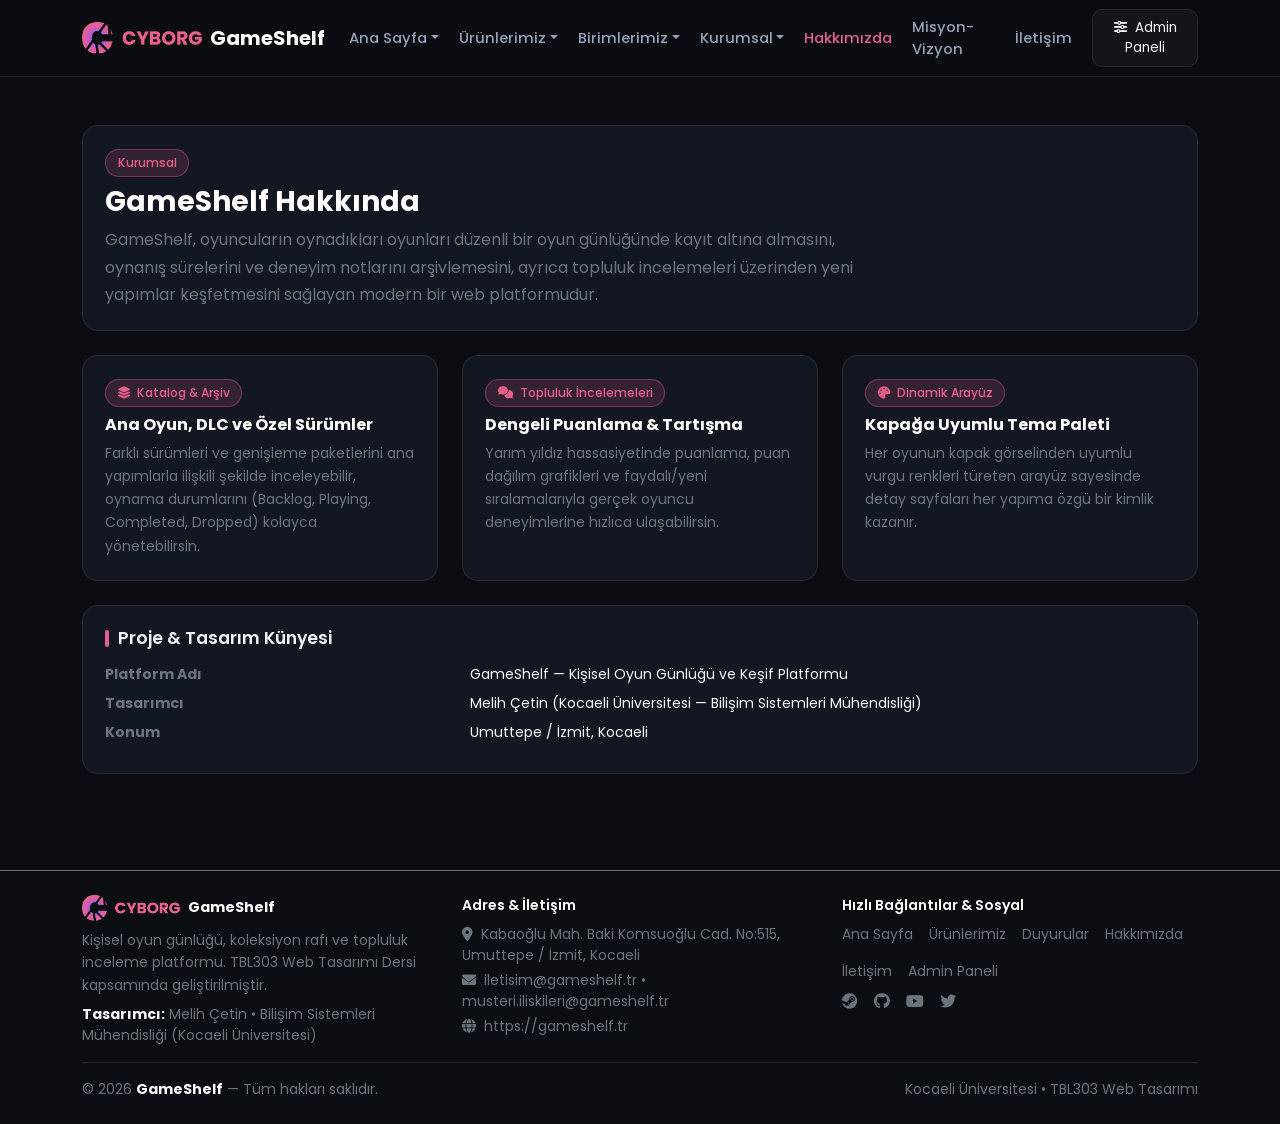
==== commit 9755eb3d: "v2.5: add server-less admin panel, 5+ announcements with file attachments, and sorted archive page" ====
--- a/about.html
+++ b/about.html
@@ -31,7 +31,7 @@
               <li><a class="dropdown-item" href="index.html#lanePopular"><i class="fa fa-fire"></i> En Popüler Oyunlar</a></li>
               <li><a class="dropdown-item" href="index.html#laneNewReleases"><i class="fa fa-sparkles"></i> Yeni Oyunlar (Ön Plan)</a></li>
               <li><a class="dropdown-item" href="index.html#laneTopReviews"><i class="fa fa-thumbs-up"></i> En Çok Upvote Alan İncelemeler</a></li>
-              <li><a class="dropdown-item" href="index.html#homeNewsGrid"><i class="fa fa-newspaper"></i> Editör Seçkisi &amp; Haberler</a></li>
+              <li><a class="dropdown-item" href="index.html#homeNewsGrid"><i class="fa fa-newspaper"></i> Duyurular &amp; Haberler</a></li>
             </ul>
           </li>
 
@@ -65,13 +65,16 @@
               <li class="dropdown-header-label">Kurumsal Sayfalar</li>
               <li><a class="dropdown-item" href="about.html"><i class="fa fa-building"></i> Hakkımızda</a></li>
               <li><a class="dropdown-item" href="mission-vision.html"><i class="fa fa-bullseye"></i> Misyon &amp; Vizyon</a></li>
-              <li><a class="dropdown-item" href="announcements.html"><i class="fa fa-bullhorn"></i> Duyurular</a></li>
+              <li><a class="dropdown-item" href="announcements.html"><i class="fa fa-bullhorn"></i> Tüm Duyurular</a></li>
             </ul>
           </li>
 
           <li class="nav-item"><a class="nav-link active" href="about.html">Hakkımızda</a></li>
           <li class="nav-item"><a class="nav-link " href="mission-vision.html">Misyon-Vizyon</a></li>
           <li class="nav-item"><a class="nav-link " href="contact.html">İletişim</a></li>
+          <li class="nav-item ms-lg-2">
+            <a class="btn btn-sm gs-btn-outline " href="admin.html"><i class="fa fa-sliders me-1"></i> Admin Paneli</a>
+          </li>
         </ul>
       </div>
     </div>
@@ -156,9 +159,10 @@
           <div class="d-flex flex-wrap gap-3 mb-2">
             <a href="index.html" class="text-secondary text-decoration-none">Ana Sayfa</a>
             <a href="browse.html" class="text-secondary text-decoration-none">Ürünlerimiz</a>
+            <a href="announcements.html" class="text-secondary text-decoration-none">Duyurular</a>
             <a href="about.html" class="text-secondary text-decoration-none">Hakkımızda</a>
-            <a href="mission-vision.html" class="text-secondary text-decoration-none">Misyon-Vizyon</a>
             <a href="contact.html" class="text-secondary text-decoration-none">İletişim</a>
+            <a href="admin.html" class="text-secondary text-decoration-none">Admin Paneli</a>
           </div>
           <div class="d-flex gap-3 fs-6">
             <a href="https://store.steampowered.com" target="_blank" rel="noopener" class="text-secondary" title="Steam"><i class="fab fa-steam"></i></a>
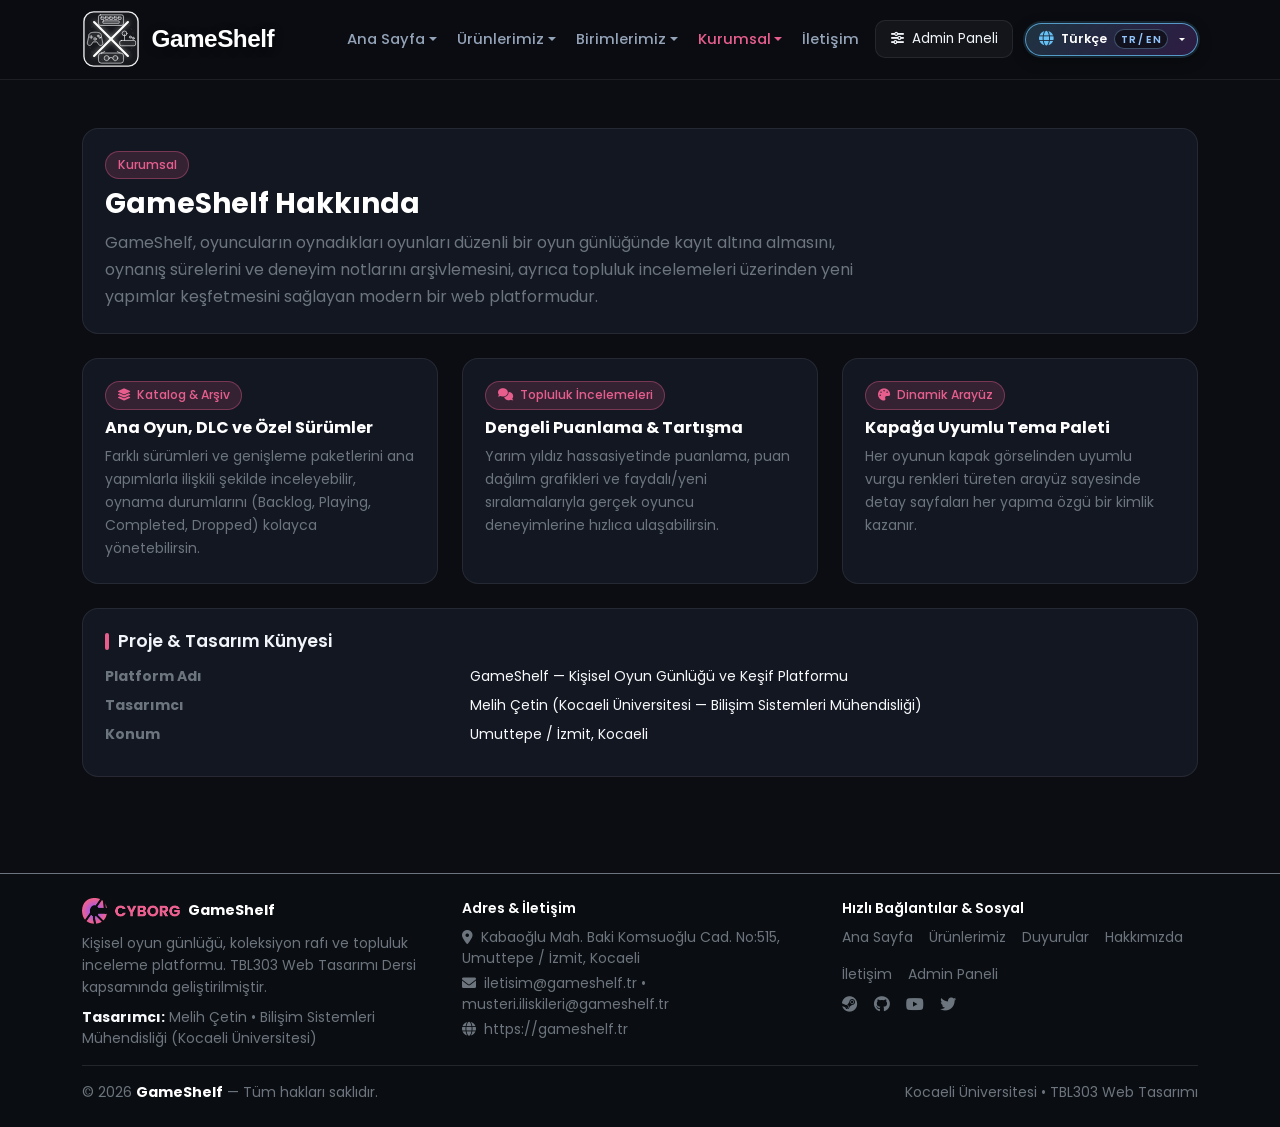
==== commit 1f5a8cc7: "v2.7: add bilingual i18n support, dynamic console logo, and page/UI refinements" ====
--- a/about.html
+++ b/about.html
@@ -10,16 +10,167 @@
   <link rel="stylesheet" href="assets/css/fontawesome.css" />
   <link rel="stylesheet" href="css/gameshelf.css" />
   <title>Hakkımızda — GameShelf</title>
+  <script>
+    if (localStorage.getItem("gs_ui_lang") === "en") {
+      document.documentElement.lang = "en";
+    }
+  </script>
+  <script src="js/utils/i18n.js"></script>
 </head>
 <body class="gs-body">
-  <!-- Üst Navigasyon -->
+    <!-- Üst Navigasyon -->
   <nav class="navbar navbar-expand-lg gs-navbar">
     <div class="container">
-      <a class="navbar-brand d-flex align-items-center gap-2 text-white fw-bold" href="index.html">
-        <img src="assets/images/logo.png" alt="GameShelf" style="height: 32px;" />
-        <span>GameShelf</span>
+      <a class="navbar-brand gs-brand-link text-white fw-bold" href="index.html">
+        <div class="gs-dynamic-logo" id="gsDynamicLogo" data-state="0" aria-label="GameShelf Dynamic Logo">
+          <svg viewBox="0 0 120 120" class="gs-logo-svg" role="img" aria-hidden="true">
+            <defs>
+              <clipPath id="gsLogoSafeClip">
+                <rect x="7" y="7" width="106" height="106" rx="18" />
+              </clipPath>
+            </defs>
+
+            <!-- Dış Çerçeve -->
+            <rect x="4" y="4" width="112" height="112" rx="20" class="gs-logo-frame" />
+
+            <g clip-path="url(#gsLogoSafeClip)">
+              <circle cx="60" cy="60" r="47" class="gs-logo-orbit" />
+
+              <!-- DURUM 0: ÇARPI (X) + 4 Genişletilmiş Kontrolcü İllüstrasyonu -->
+              <g class="gs-logo-layer gs-layer-0">
+                <g class="gs-doodle-group">
+                  <!-- Üst Bölge: Geniş Mekanik Klavye -->
+                  <g transform="translate(34, 10)">
+                    <rect x="0" y="0" width="52" height="22" rx="4" />
+                    <rect x="5" y="4.5" width="6.5" height="5" rx="1" />
+                    <rect x="14" y="4.5" width="6.5" height="5" rx="1" />
+                    <rect x="23" y="4.5" width="6.5" height="5" rx="1" />
+                    <rect x="32" y="4.5" width="6.5" height="5" rx="1" />
+                    <rect x="41" y="4.5" width="6" height="5" rx="1" />
+                    <rect x="9" y="12.5" width="34" height="5" rx="1.2" />
+                  </g>
+
+                  <!-- Sol Bölge: Geniş Oyun Kolu (Gamepad) -->
+                  <g transform="translate(9, 44)">
+                    <path d="M5,9 C5,3 11,2 18,2 C25,2 31,3 31,9 L34,25 C34,29.5 29,31 25.5,27.5 L22,22 L14,22 L10.5,27.5 C7,31 2,29.5 2,25 Z" />
+                    <path d="M10,8.5 L10,15.5 M6.5,12 L13.5,12" />
+                    <circle cx="24.5" cy="9.5" r="1.7" />
+                    <circle cx="28" cy="13" r="1.7" />
+                    <circle cx="18" cy="16" r="2.6" />
+                  </g>
+
+                  <!-- Sağ Bölge: Geniş Arcade Joystick -->
+                  <g transform="translate(77, 43)">
+                    <rect x="1" y="20" width="33" height="11" rx="3.5" />
+                    <line x1="11" y1="20" x2="11" y2="8" />
+                    <circle cx="11" cy="5.5" r="5" />
+                    <circle cx="23" cy="13" r="2.1" />
+                    <circle cx="29" cy="15.5" r="2.1" />
+                  </g>
+
+                  <!-- Alt Bölge: Geniş VR Gözlüğü -->
+                  <g transform="translate(34, 86)">
+                    <rect x="0" y="3" width="52" height="21" rx="6" />
+                    <circle cx="17" cy="13.5" r="5.2" />
+                    <circle cx="35" cy="13.5" r="5.2" />
+                    <path d="M22.5,13.5 Q26,10 29.5,13.5" />
+                    <line x1="7" y1="3" x2="13" y2="0" />
+                    <line x1="45" y1="3" x2="39" y2="0" />
+                  </g>
+                </g>
+
+                <!-- Ön Plan: Çarpı (X) -->
+                <g class="gs-symbol-fg">
+                  <line x1="25" y1="25" x2="95" y2="95" />
+                  <line x1="95" y1="25" x2="25" y2="95" />
+                </g>
+              </g>
+
+              <!-- DURUM 1: YUVARLAK (O) + Genişletilmiş Klavye & Oyun Kolu -->
+              <g class="gs-logo-layer gs-layer-1">
+                <g class="gs-doodle-group">
+                  <!-- Dış Sol-Üst: Geniş Klavye -->
+                  <g transform="translate(11, 10)">
+                    <rect x="0" y="0" width="38" height="17" rx="3" />
+                    <line x1="5" y1="6" x2="14" y2="6" />
+                    <line x1="18" y1="6" x2="33" y2="6" />
+                    <line x1="8" y1="12" x2="30" y2="12" />
+                  </g>
+
+                  <!-- Yuvarlağın İçi: Büyük Oyun Kolu -->
+                  <g transform="translate(35, 45)">
+                    <path d="M6,10 C6,3.5 13,2 25,2 C37,2 44,3.5 44,10 L48,28 C48,33 42,34.5 37.5,30.5 L32,24 L18,24 L12.5,30.5 C8,34.5 2,33 2,28 Z" />
+                    <path d="M14,10 L14,18 M10,14 L18,14" />
+                    <circle cx="34" cy="11.5" r="2" />
+                    <circle cx="38.5" cy="15.5" r="2" />
+                    <circle cx="25" cy="18" r="3" />
+                  </g>
+                </g>
+
+                <!-- Ön Plan: Yuvarlak (O) -->
+                <g class="gs-symbol-fg">
+                  <circle cx="60" cy="63" r="36" />
+                </g>
+              </g>
+
+              <!-- DURUM 2: ÜÇGEN (△) + Genişletilmiş Oyun Kolu & VR Gözlüğü -->
+              <g class="gs-logo-layer gs-layer-2">
+                <g class="gs-doodle-group">
+                  <!-- Dış Sol-Üst: Geniş Oyun Kolu -->
+                  <g transform="translate(11, 10)">
+                    <path d="M4,6.5 C4,2.5 9,1.5 16.5,1.5 C24,1.5 29,2.5 29,6.5 L31.5,18 C31.5,21.5 27.5,22.5 24.5,20 L21,16 L12,16 L8.5,20 C5.5,22.5 1.5,21.5 1.5,18 Z" />
+                    <path d="M9,6.5 L9,11.5 M6.5,9 L11.5,9" />
+                    <circle cx="23" cy="9" r="1.5" />
+                  </g>
+
+                  <!-- Üçgenin İçi: Geniş VR Gözlüğü -->
+                  <g transform="translate(37, 61)">
+                    <rect x="0" y="2" width="46" height="19" rx="5.5" />
+                    <circle cx="14.5" cy="11.5" r="4.5" />
+                    <circle cx="31.5" cy="11.5" r="4.5" />
+                    <path d="M19.5,11.5 Q23,8.5 26.5,11.5" />
+                  </g>
+                </g>
+
+                <!-- Ön Plan: Üçgen (△) -->
+                <g class="gs-symbol-fg">
+                  <polygon points="60,21 101,95 19,95" />
+                </g>
+              </g>
+
+              <!-- DURUM 3: KARE (□) + Genişletilmiş Joystick & Oyun Kolu -->
+              <g class="gs-logo-layer gs-layer-3">
+                <g class="gs-doodle-group">
+                  <!-- Üst Şerit: Geniş Arcade Joystick -->
+                  <g transform="translate(42, 8)">
+                    <rect x="2" y="13" width="32" height="8.5" rx="2.5" />
+                    <line x1="12" y1="13" x2="12" y2="6" />
+                    <circle cx="12" cy="4" r="3.8" />
+                    <circle cx="23" cy="9.5" r="1.7" />
+                    <circle cx="29" cy="10.5" r="1.7" />
+                  </g>
+
+                  <!-- İç Karenin İçi: Büyük Oyun Kolu -->
+                  <g transform="translate(35, 48)">
+                    <path d="M6,10 C6,3.5 13,2 25,2 C37,2 44,3.5 44,10 L48,28 C48,33 42,34.5 37.5,30.5 L32,24 L18,24 L12.5,30.5 C8,34.5 2,33 2,28 Z" />
+                    <path d="M14,10 L14,18 M10,14 L18,14" />
+                    <circle cx="34" cy="11.5" r="2" />
+                    <circle cx="38.5" cy="15.5" r="2" />
+                    <circle cx="25" cy="18" r="3" />
+                  </g>
+                </g>
+
+                <!-- Ön Plan: Kare (□) -->
+                <g class="gs-symbol-fg">
+                  <rect x="27" y="32" width="66" height="66" rx="8" />
+                </g>
+              </g>
+            </g>
+          </svg>
+        </div>
+        <span class="gs-brand-title">GameShelf</span>
       </a>
-      <button class="navbar-toggler border-secondary" type="button" data-bs-toggle="collapse" data-bs-target="#gsMainNav">
+      <button class="navbar-toggler border-secondary" type="button" data-bs-toggle="collapse" data-bs-target="#gsMainNav" aria-label="Menüyü Aç">
         <i class="fa fa-bars text-white"></i>
       </button>
       <div class="collapse navbar-collapse" id="gsMainNav">
@@ -60,7 +211,7 @@
           </li>
 
           <li class="nav-item dropdown">
-            <a class="nav-link dropdown-toggle " href="about.html">Kurumsal</a>
+            <a class="nav-link dropdown-toggle active" href="#" role="button" data-bs-toggle="dropdown" aria-expanded="false">Kurumsal</a>
             <ul class="dropdown-menu">
               <li class="dropdown-header-label">Kurumsal Sayfalar</li>
               <li><a class="dropdown-item" href="about.html"><i class="fa fa-building"></i> Hakkımızda</a></li>
@@ -69,11 +220,40 @@
             </ul>
           </li>
 
-          <li class="nav-item"><a class="nav-link active" href="about.html">Hakkımızda</a></li>
-          <li class="nav-item"><a class="nav-link " href="mission-vision.html">Misyon-Vizyon</a></li>
           <li class="nav-item"><a class="nav-link " href="contact.html">İletişim</a></li>
-          <li class="nav-item ms-lg-2">
+
+          <li class="nav-item ms-lg-1">
             <a class="btn btn-sm gs-btn-outline " href="admin.html"><i class="fa fa-sliders me-1"></i> Admin Paneli</a>
+          </li>
+
+          <!-- EN SAĞ ÜST DİKKAT ÇEKİCİ DİL SEÇİMİ (KENDİ DİLİNDE: TÜRKÇE / ENGLISH) -->
+          <li class="nav-item dropdown ms-lg-2 mt-2 mt-lg-0">
+            <button type="button"
+                    class="btn btn-sm dropdown-toggle gs-lang-switcher-btn"
+                    id="gsLangDropdownBtn"
+                    data-bs-toggle="dropdown"
+                    aria-expanded="false"
+                    aria-label="Language / Dil Seçimi"
+                    title="Dil Seçimi / Language">
+              <i class="fa fa-globe gs-lang-globe-icon" aria-hidden="true"></i>
+              <span id="gsCurrentLangLabel">Türkçe</span>
+              <span class="gs-lang-code-pill">TR / EN</span>
+            </button>
+            <ul class="dropdown-menu dropdown-menu-end gs-lang-dropdown-menu" aria-labelledby="gsLangDropdownBtn">
+              <li class="dropdown-header-label px-2 py-1" style="font-size:0.68rem;">Dil / Language</li>
+              <li>
+                <button type="button" class="dropdown-item gs-lang-option active" data-set-lang="tr">
+                  <span>🇹🇷 Türkçe</span>
+                  <span class="badge bg-dark border border-secondary border-opacity-25 text-info">TR</span>
+                </button>
+              </li>
+              <li>
+                <button type="button" class="dropdown-item gs-lang-option" data-set-lang="en">
+                  <span>🇬🇧 English</span>
+                  <span class="badge bg-dark border border-secondary border-opacity-25 text-info">EN</span>
+                </button>
+              </li>
+            </ul>
           </li>
         </ul>
       </div>
@@ -180,5 +360,6 @@
     </div>
   </footer>
   <script src="vendor/bootstrap/js/bootstrap.min.js"></script>
+  <script src="js/utils/dynamicLogo.js"></script>
 </body>
 </html>
--- a/css/gameshelf.css
+++ b/css/gameshelf.css
@@ -2582,3 +2582,215 @@
   height: 148px;
   object-fit: cover;
 }
+
+
+/* === SAĞ ÜST DİKKAT ÇEKİCİ DİL SEÇİMİ (TÜRKÇE / ENGLISH) === */
+.gs-lang-switcher-btn {
+  display: inline-flex;
+  align-items: center;
+  gap: 0.45rem;
+  padding: 0.34rem 0.78rem;
+  border-radius: 999px;
+  font-size: 0.78rem;
+  font-weight: 600;
+  color: #ffffff !important;
+  background: linear-gradient(135deg, rgba(102, 192, 244, 0.22), rgba(168, 85, 247, 0.22));
+  border: 1.5px solid rgba(102, 192, 244, 0.75);
+  box-shadow: 0 0 0 2px rgba(102, 192, 244, 0.14), 0 4px 14px rgba(0, 0, 0, 0.35);
+  transition: transform 0.18s ease, box-shadow 0.18s ease, border-color 0.18s ease;
+}
+
+.gs-lang-switcher-btn:hover,
+.gs-lang-switcher-btn:focus {
+  transform: translateY(-1px);
+  border-color: #ffffff;
+  box-shadow: 0 0 0 3px rgba(102, 192, 244, 0.28), 0 6px 18px rgba(0, 0, 0, 0.45);
+}
+
+.gs-lang-globe-icon {
+  color: #66c0f4;
+  font-size: 0.92rem;
+}
+
+.gs-lang-code-pill {
+  font-size: 0.65rem;
+  letter-spacing: 0.04em;
+  padding: 0.08rem 0.38rem;
+  border-radius: 999px;
+  background: rgba(11, 13, 18, 0.75);
+  color: #93c5fd;
+  border: 1px solid rgba(147, 197, 253, 0.35);
+}
+
+.gs-lang-dropdown-menu {
+  min-width: 195px;
+  padding: 0.45rem;
+  border-radius: 14px;
+  background: #121722;
+  border: 1px solid rgba(102, 192, 244, 0.45);
+  box-shadow: 0 14px 34px rgba(0, 0, 0, 0.65);
+}
+
+.gs-lang-option {
+  display: flex;
+  align-items: center;
+  justify-content: space-between;
+  gap: 0.5rem;
+  border-radius: 9px;
+  padding: 0.45rem 0.65rem;
+  font-size: 0.82rem;
+  font-weight: 500;
+  color: #e2e8f0;
+}
+
+.gs-lang-option:hover {
+  background: rgba(102, 192, 244, 0.14);
+  color: #ffffff;
+}
+
+.gs-lang-option.active {
+  background: rgba(102, 192, 244, 0.24);
+  color: #ffffff;
+  font-weight: 600;
+}
+
+.gs-review-edited-badge {
+  display: inline-flex;
+  align-items: center;
+  gap: 0.28rem;
+  font-size: 0.7rem;
+  color: #93c5fd;
+  background: rgba(59, 130, 246, 0.14);
+  border: 1px solid rgba(59, 130, 246, 0.32);
+  border-radius: 999px;
+  padding: 0.06rem 0.52rem;
+}
+
+
+
+
+/* === DİNAMİK BEYAZ KONSOL TUŞU & GENİŞLETİLMİŞ NET DOODLE LOGO === */
+.gs-brand-link {
+  display: inline-flex;
+  align-items: center;
+  gap: 0.72rem !important;
+  padding-top: 0.15rem;
+  padding-bottom: 0.15rem;
+}
+
+.gs-brand-title {
+  font-size: 1.52rem;
+  font-weight: 800;
+  letter-spacing: -0.02em;
+  line-height: 1;
+  color: #ffffff;
+  text-shadow: 0 2px 10px rgba(0, 0, 0, 0.45);
+}
+
+.gs-dynamic-logo {
+  width: 58px;
+  height: 58px;
+  position: relative;
+  display: inline-flex;
+  align-items: center;
+  justify-content: center;
+  flex-shrink: 0;
+  overflow: hidden;
+  border-radius: 14px;
+}
+
+.gs-logo-svg {
+  width: 100%;
+  height: 100%;
+  display: block;
+}
+
+.gs-logo-frame {
+  fill: rgba(255, 255, 255, 0.05);
+  stroke: rgba(255, 255, 255, 0.92);
+  stroke-width: 2.8;
+}
+
+.gs-logo-orbit {
+  fill: none;
+  stroke: rgba(255, 255, 255, 0.14);
+  stroke-width: 1.2;
+  stroke-dasharray: 4 5;
+}
+
+/* Arka plandaki kontrolcü illüstrasyonları — taşmadan geniş ve gözle net görünür */
+.gs-doodle-group {
+  fill: rgba(255, 255, 255, 0.08);
+  stroke: rgba(255, 255, 255, 0.62);
+  stroke-width: 2.05;
+  stroke-linecap: round;
+  stroke-linejoin: round;
+}
+
+/* Ön plandaki konsol tuş sembolleri — en önde, parlak beyaz */
+.gs-symbol-fg {
+  fill: none;
+  stroke: #ffffff;
+  stroke-width: 4.5;
+  stroke-linecap: round;
+  stroke-linejoin: round;
+  filter: drop-shadow(0 0 5px rgba(255, 255, 255, 0.55));
+}
+
+.gs-logo-layer {
+  transform-box: fill-box;
+  transform-origin: center center;
+  opacity: 0;
+  pointer-events: none;
+  transition:
+    opacity 0.5s cubic-bezier(0.22, 1, 0.36, 1),
+    transform 0.6s cubic-bezier(0.22, 1, 0.36, 1);
+}
+
+/* Position odaklı akıcı geçişler (çerçeve içinde kalacak ölçekte) */
+.gs-layer-0 {
+  transform: translateX(-14px) translateY(-8px) scale(0.94);
+}
+.gs-dynamic-logo[data-state="0"] .gs-layer-0 {
+  opacity: 1;
+  transform: translateX(0) translateY(0) scale(1);
+}
+
+.gs-layer-1 {
+  transform: translateX(14px) translateY(-10px) scale(0.94);
+}
+.gs-dynamic-logo[data-state="1"] .gs-layer-1 {
+  opacity: 1;
+  transform: translateX(0) translateY(0) scale(1);
+}
+
+.gs-layer-2 {
+  transform: translateX(-12px) translateY(14px) scale(0.94);
+}
+.gs-dynamic-logo[data-state="2"] .gs-layer-2 {
+  opacity: 1;
+  transform: translateX(0) translateY(0) scale(1);
+}
+
+.gs-layer-3 {
+  transform: translateX(14px) translateY(12px) scale(0.94);
+}
+.gs-dynamic-logo[data-state="3"] .gs-layer-3 {
+  opacity: 1;
+  transform: translateX(0) translateY(0) scale(1);
+}
+
+.gs-brand-link:hover .gs-dynamic-logo {
+  transform: scale(1.04);
+  transition: transform 0.2s ease;
+}
+
+@media (max-width: 575.98px) {
+  .gs-dynamic-logo {
+    width: 48px;
+    height: 48px;
+  }
+  .gs-brand-title {
+    font-size: 1.3rem;
+  }
+}
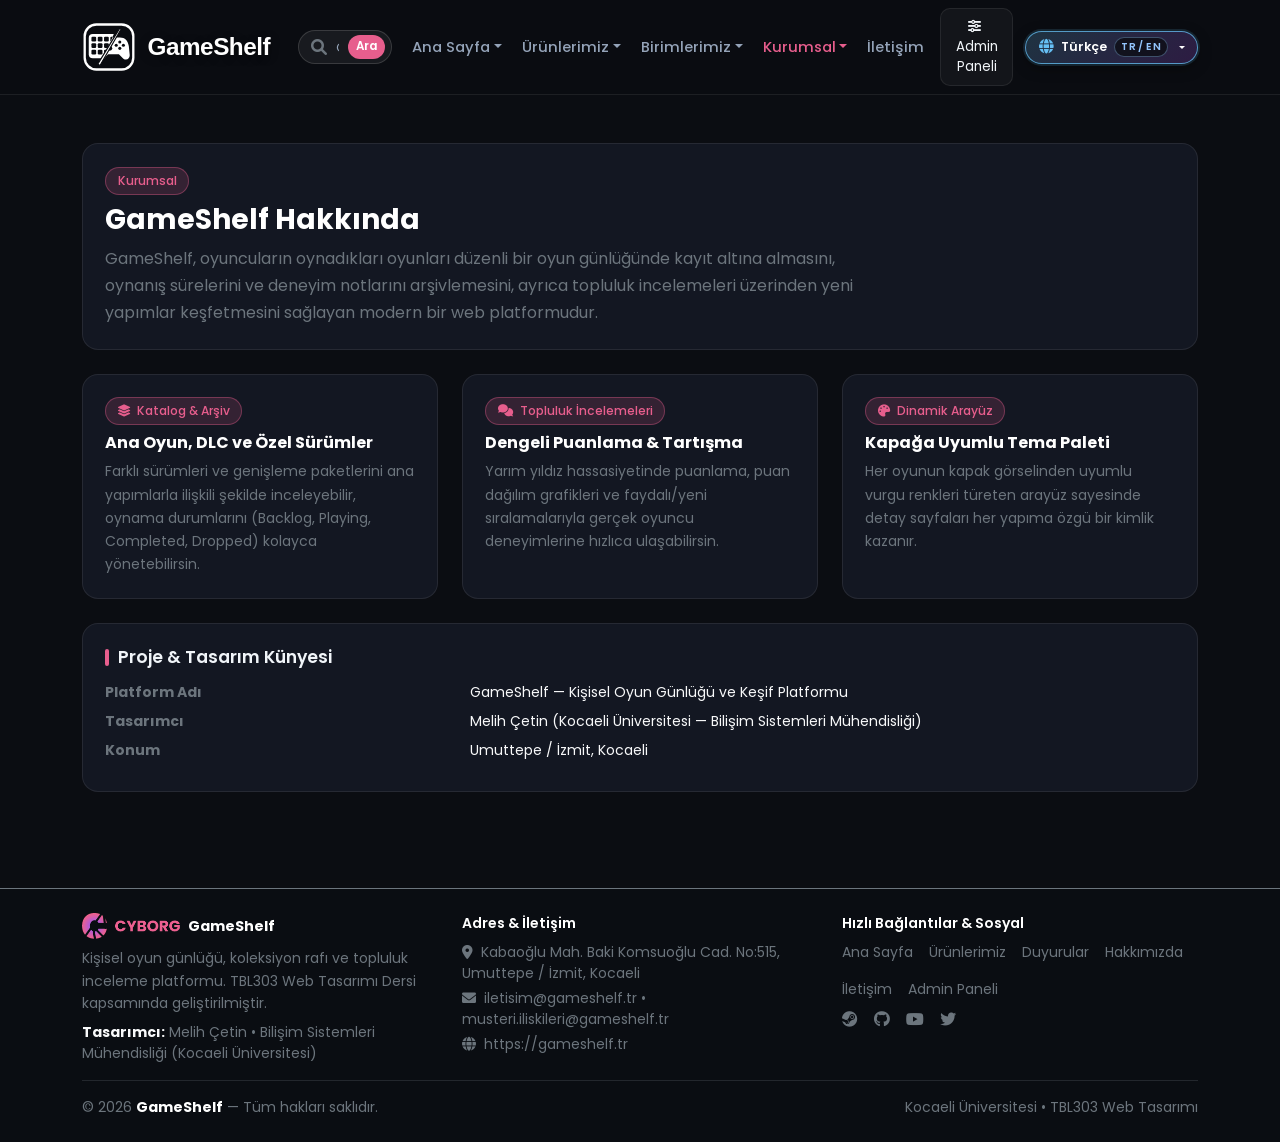
==== commit fbb0ff7e: "v2.8: add statistics page, update brand and favicon logo, and refine search and hovercards" ====
--- a/about.html
+++ b/about.html
@@ -3,6 +3,7 @@
 <head>
   <meta charset="UTF-8" />
   <meta name="viewport" content="width=device-width, initial-scale=1.0" />
+  <meta name="description" content="GameShelf hakkında: oyun günlüğü, katalog ve topluluk incelemeleri sunan kişisel oyun keşif platformu." />
   <link rel="preconnect" href="https://fonts.googleapis.com" />
   <link rel="preconnect" href="https://fonts.gstatic.com" crossorigin />
   <link href="https://fonts.googleapis.com/css2?family=Poppins:wght@300;400;500;600;700&display=swap" rel="stylesheet" />
@@ -16,160 +17,84 @@
     }
   </script>
   <script src="js/utils/i18n.js"></script>
+  <link rel="icon" type="image/svg+xml" href="data:image/svg+xml,%3Csvg%20xmlns%3D%22http%3A//www.w3.org/2000/svg%22%20viewBox%3D%220%200%20120%20120%22%3E%3Cdefs%3E%3CclipPath%20id%3D%22fk%22%3E%3Cpolygon%20points%3D%220%2C0%2084%2C0%2036%2C120%200%2C120%22/%3E%3C/clipPath%3E%3CclipPath%20id%3D%22fg%22%3E%3Cpolygon%20points%3D%2284%2C0%20120%2C0%20120%2C120%2036%2C120%22/%3E%3C/clipPath%3E%3C/defs%3E%3Crect%20x%3D%226%22%20y%3D%2210%22%20width%3D%22108%22%20height%3D%22100%22%20rx%3D%2226%22%20fill%3D%22%230b0e16%22%20stroke%3D%22%23ffffff%22%20stroke-width%3D%225.5%22/%3E%3Cg%20clip-path%3D%22url%28%23fk%29%22%3E%3Crect%20x%3D%2215%22%20y%3D%2231%22%20width%3D%2268%22%20height%3D%2254%22%20rx%3D%229%22%20fill%3D%22%23ffffff%22/%3E%3Crect%20x%3D%2221%22%20y%3D%2237%22%20width%3D%2210.5%22%20height%3D%2210.5%22%20rx%3D%222.5%22%20fill%3D%22%230b0e16%22/%3E%3Crect%20x%3D%2235%22%20y%3D%2237%22%20width%3D%2210.5%22%20height%3D%2210.5%22%20rx%3D%222.5%22%20fill%3D%22%230b0e16%22/%3E%3Crect%20x%3D%2249%22%20y%3D%2237%22%20width%3D%2210.5%22%20height%3D%2210.5%22%20rx%3D%222.5%22%20fill%3D%22%230b0e16%22/%3E%3Crect%20x%3D%2263%22%20y%3D%2237%22%20width%3D%2210.5%22%20height%3D%2210.5%22%20rx%3D%222.5%22%20fill%3D%22%230b0e16%22/%3E%3Crect%20x%3D%2221%22%20y%3D%2251.5%22%20width%3D%2210.5%22%20height%3D%2210.5%22%20rx%3D%222.5%22%20fill%3D%22%230b0e16%22/%3E%3Crect%20x%3D%2235%22%20y%3D%2251.5%22%20width%3D%2210.5%22%20height%3D%2210.5%22%20rx%3D%222.5%22%20fill%3D%22%230b0e16%22/%3E%3Crect%20x%3D%2249%22%20y%3D%2251.5%22%20width%3D%2210.5%22%20height%3D%2210.5%22%20rx%3D%222.5%22%20fill%3D%22%230b0e16%22/%3E%3Crect%20x%3D%2263%22%20y%3D%2251.5%22%20width%3D%2210.5%22%20height%3D%2210.5%22%20rx%3D%222.5%22%20fill%3D%22%230b0e16%22/%3E%3Crect%20x%3D%2221%22%20y%3D%2266%22%20width%3D%2210.5%22%20height%3D%2210.5%22%20rx%3D%222.5%22%20fill%3D%22%230b0e16%22/%3E%3Crect%20x%3D%2235%22%20y%3D%2266%22%20width%3D%2210.5%22%20height%3D%2210.5%22%20rx%3D%222.5%22%20fill%3D%22%230b0e16%22/%3E%3Crect%20x%3D%2249%22%20y%3D%2266%22%20width%3D%2210.5%22%20height%3D%2210.5%22%20rx%3D%222.5%22%20fill%3D%22%230b0e16%22/%3E%3C/g%3E%3Cg%20clip-path%3D%22url%28%23fg%29%22%3E%3Cpath%20d%3D%22M52%2C39%20L84%2C39%20C96%2C39%20102%2C46%20104%2C58%20L106%2C77%20C107%2C86%2099%2C91%2092%2C86%20L82%2C76%20L58%2C76%20L46%2C88%20C39%2C93%2033%2C87%2035%2C77%20L41%2C53%20C43%2C44%2046%2C39%2052%2C39%20Z%22%20fill%3D%22%23ffffff%22/%3E%3Ccircle%20cx%3D%2262%22%20cy%3D%2263%22%20r%3D%225.2%22%20fill%3D%22%230b0e16%22/%3E%3Ccircle%20cx%3D%2284%22%20cy%3D%2249%22%20r%3D%223.4%22%20fill%3D%22%230b0e16%22/%3E%3Ccircle%20cx%3D%2292%22%20cy%3D%2256%22%20r%3D%223.4%22%20fill%3D%22%230b0e16%22/%3E%3Ccircle%20cx%3D%2284%22%20cy%3D%2263%22%20r%3D%223.4%22%20fill%3D%22%230b0e16%22/%3E%3Ccircle%20cx%3D%2276%22%20cy%3D%2256%22%20r%3D%223.4%22%20fill%3D%22%230b0e16%22/%3E%3C/g%3E%3Cpolygon%20points%3D%2284%2C18%2035%2C98%2040%2C101%2087%2C20%22%20fill%3D%22%23ffffff%22%20stroke%3D%22%230b0e16%22%20stroke-width%3D%222.6%22%20stroke-linejoin%3D%22round%22/%3E%3C/svg%3E" />
+  <link rel="icon" type="image/png" sizes="32x32" href="assets/images/favicon-32.png" />
+  <link rel="icon" type="image/png" href="assets/images/favicon.png" />
 </head>
 <body class="gs-body">
     <!-- Üst Navigasyon -->
   <nav class="navbar navbar-expand-lg gs-navbar">
     <div class="container">
       <a class="navbar-brand gs-brand-link text-white fw-bold" href="index.html">
-        <div class="gs-dynamic-logo" id="gsDynamicLogo" data-state="0" aria-label="GameShelf Dynamic Logo">
+        <div class="gs-static-logo" id="gsStaticLogo" aria-label="GameShelf Logo">
           <svg viewBox="0 0 120 120" class="gs-logo-svg" role="img" aria-hidden="true">
             <defs>
-              <clipPath id="gsLogoSafeClip">
-                <rect x="7" y="7" width="106" height="106" rx="18" />
+              <!-- Diyagonal çizginin sol üstü (Klavye bölgesi) -->
+              <clipPath id="gsClipKeyboard">
+                <polygon points="0,0 82,0 38,120 0,120" />
+              </clipPath>
+              <!-- Diyagonal çizginin sağ altı (Gamepad bölgesi) -->
+              <clipPath id="gsClipGamepad">
+                <polygon points="82,0 120,0 120,120 38,120" />
               </clipPath>
             </defs>
 
-            <!-- Dış Çerçeve -->
-            <rect x="4" y="4" width="112" height="112" rx="20" class="gs-logo-frame" />
-
-            <g clip-path="url(#gsLogoSafeClip)">
-              <circle cx="60" cy="60" r="47" class="gs-logo-orbit" />
-
-              <!-- DURUM 0: ÇARPI (X) + 4 Genişletilmiş Kontrolcü İllüstrasyonu -->
-              <g class="gs-logo-layer gs-layer-0">
-                <g class="gs-doodle-group">
-                  <!-- Üst Bölge: Geniş Mekanik Klavye -->
-                  <g transform="translate(34, 10)">
-                    <rect x="0" y="0" width="52" height="22" rx="4" />
-                    <rect x="5" y="4.5" width="6.5" height="5" rx="1" />
-                    <rect x="14" y="4.5" width="6.5" height="5" rx="1" />
-                    <rect x="23" y="4.5" width="6.5" height="5" rx="1" />
-                    <rect x="32" y="4.5" width="6.5" height="5" rx="1" />
-                    <rect x="41" y="4.5" width="6" height="5" rx="1" />
-                    <rect x="9" y="12.5" width="34" height="5" rx="1.2" />
-                  </g>
-
-                  <!-- Sol Bölge: Geniş Oyun Kolu (Gamepad) -->
-                  <g transform="translate(9, 44)">
-                    <path d="M5,9 C5,3 11,2 18,2 C25,2 31,3 31,9 L34,25 C34,29.5 29,31 25.5,27.5 L22,22 L14,22 L10.5,27.5 C7,31 2,29.5 2,25 Z" />
-                    <path d="M10,8.5 L10,15.5 M6.5,12 L13.5,12" />
-                    <circle cx="24.5" cy="9.5" r="1.7" />
-                    <circle cx="28" cy="13" r="1.7" />
-                    <circle cx="18" cy="16" r="2.6" />
-                  </g>
-
-                  <!-- Sağ Bölge: Geniş Arcade Joystick -->
-                  <g transform="translate(77, 43)">
-                    <rect x="1" y="20" width="33" height="11" rx="3.5" />
-                    <line x1="11" y1="20" x2="11" y2="8" />
-                    <circle cx="11" cy="5.5" r="5" />
-                    <circle cx="23" cy="13" r="2.1" />
-                    <circle cx="29" cy="15.5" r="2.1" />
-                  </g>
-
-                  <!-- Alt Bölge: Geniş VR Gözlüğü -->
-                  <g transform="translate(34, 86)">
-                    <rect x="0" y="3" width="52" height="21" rx="6" />
-                    <circle cx="17" cy="13.5" r="5.2" />
-                    <circle cx="35" cy="13.5" r="5.2" />
-                    <path d="M22.5,13.5 Q26,10 29.5,13.5" />
-                    <line x1="7" y1="3" x2="13" y2="0" />
-                    <line x1="45" y1="3" x2="39" y2="0" />
-                  </g>
-                </g>
-
-                <!-- Ön Plan: Çarpı (X) -->
-                <g class="gs-symbol-fg">
-                  <line x1="25" y1="25" x2="95" y2="95" />
-                  <line x1="95" y1="25" x2="25" y2="95" />
-                </g>
-              </g>
-
-              <!-- DURUM 1: YUVARLAK (O) + Genişletilmiş Klavye & Oyun Kolu -->
-              <g class="gs-logo-layer gs-layer-1">
-                <g class="gs-doodle-group">
-                  <!-- Dış Sol-Üst: Geniş Klavye -->
-                  <g transform="translate(11, 10)">
-                    <rect x="0" y="0" width="38" height="17" rx="3" />
-                    <line x1="5" y1="6" x2="14" y2="6" />
-                    <line x1="18" y1="6" x2="33" y2="6" />
-                    <line x1="8" y1="12" x2="30" y2="12" />
-                  </g>
-
-                  <!-- Yuvarlağın İçi: Büyük Oyun Kolu -->
-                  <g transform="translate(35, 45)">
-                    <path d="M6,10 C6,3.5 13,2 25,2 C37,2 44,3.5 44,10 L48,28 C48,33 42,34.5 37.5,30.5 L32,24 L18,24 L12.5,30.5 C8,34.5 2,33 2,28 Z" />
-                    <path d="M14,10 L14,18 M10,14 L18,14" />
-                    <circle cx="34" cy="11.5" r="2" />
-                    <circle cx="38.5" cy="15.5" r="2" />
-                    <circle cx="25" cy="18" r="3" />
-                  </g>
-                </g>
-
-                <!-- Ön Plan: Yuvarlak (O) -->
-                <g class="gs-symbol-fg">
-                  <circle cx="60" cy="63" r="36" />
-                </g>
-              </g>
-
-              <!-- DURUM 2: ÜÇGEN (△) + Genişletilmiş Oyun Kolu & VR Gözlüğü -->
-              <g class="gs-logo-layer gs-layer-2">
-                <g class="gs-doodle-group">
-                  <!-- Dış Sol-Üst: Geniş Oyun Kolu -->
-                  <g transform="translate(11, 10)">
-                    <path d="M4,6.5 C4,2.5 9,1.5 16.5,1.5 C24,1.5 29,2.5 29,6.5 L31.5,18 C31.5,21.5 27.5,22.5 24.5,20 L21,16 L12,16 L8.5,20 C5.5,22.5 1.5,21.5 1.5,18 Z" />
-                    <path d="M9,6.5 L9,11.5 M6.5,9 L11.5,9" />
-                    <circle cx="23" cy="9" r="1.5" />
-                  </g>
-
-                  <!-- Üçgenin İçi: Geniş VR Gözlüğü -->
-                  <g transform="translate(37, 61)">
-                    <rect x="0" y="2" width="46" height="19" rx="5.5" />
-                    <circle cx="14.5" cy="11.5" r="4.5" />
-                    <circle cx="31.5" cy="11.5" r="4.5" />
-                    <path d="M19.5,11.5 Q23,8.5 26.5,11.5" />
-                  </g>
-                </g>
-
-                <!-- Ön Plan: Üçgen (△) -->
-                <g class="gs-symbol-fg">
-                  <polygon points="60,21 101,95 19,95" />
-                </g>
-              </g>
-
-              <!-- DURUM 3: KARE (□) + Genişletilmiş Joystick & Oyun Kolu -->
-              <g class="gs-logo-layer gs-layer-3">
-                <g class="gs-doodle-group">
-                  <!-- Üst Şerit: Geniş Arcade Joystick -->
-                  <g transform="translate(42, 8)">
-                    <rect x="2" y="13" width="32" height="8.5" rx="2.5" />
-                    <line x1="12" y1="13" x2="12" y2="6" />
-                    <circle cx="12" cy="4" r="3.8" />
-                    <circle cx="23" cy="9.5" r="1.7" />
-                    <circle cx="29" cy="10.5" r="1.7" />
-                  </g>
-
-                  <!-- İç Karenin İçi: Büyük Oyun Kolu -->
-                  <g transform="translate(35, 48)">
-                    <path d="M6,10 C6,3.5 13,2 25,2 C37,2 44,3.5 44,10 L48,28 C48,33 42,34.5 37.5,30.5 L32,24 L18,24 L12.5,30.5 C8,34.5 2,33 2,28 Z" />
-                    <path d="M14,10 L14,18 M10,14 L18,14" />
-                    <circle cx="34" cy="11.5" r="2" />
-                    <circle cx="38.5" cy="15.5" r="2" />
-                    <circle cx="25" cy="18" r="3" />
-                  </g>
-                </g>
-
-                <!-- Ön Plan: Kare (□) -->
-                <g class="gs-symbol-fg">
-                  <rect x="27" y="32" width="66" height="66" rx="8" />
-                </g>
-              </g>
+            <!-- Yuvarlatılmış Kalın Beyaz Dış Çerçeve -->
+            <rect x="6" y="10" width="108" height="100" rx="26" fill="#090b10" stroke="#ffffff" stroke-width="5.2" />
+
+            <!-- SOL BÖLGE: BEYAZ DOLGULU KLAVYE -->
+            <g clip-path="url(#gsClipKeyboard)">
+              <!-- Klavye Ana Gövdesi -->
+              <rect x="15" y="31" width="68" height="54" rx="9" fill="#ffffff" />
+              <!-- 3x4 Yuvarlatılmış Kare Tuş Oyukları (Siyah Kontrast) -->
+              <!-- Satır 1 -->
+              <rect x="21" y="37" width="10.5" height="10.5" rx="2.6" fill="#090b10" />
+              <rect x="35" y="37" width="10.5" height="10.5" rx="2.6" fill="#090b10" />
+              <rect x="49" y="37" width="10.5" height="10.5" rx="2.6" fill="#090b10" />
+              <rect x="63" y="37" width="10.5" height="10.5" rx="2.6" fill="#090b10" />
+              <!-- Satır 2 -->
+              <rect x="21" y="51.5" width="10.5" height="10.5" rx="2.6" fill="#090b10" />
+              <rect x="35" y="51.5" width="10.5" height="10.5" rx="2.6" fill="#090b10" />
+              <rect x="49" y="51.5" width="10.5" height="10.5" rx="2.6" fill="#090b10" />
+              <rect x="63" y="51.5" width="10.5" height="10.5" rx="2.6" fill="#090b10" />
+              <!-- Satır 3 -->
+              <rect x="21" y="66" width="10.5" height="10.5" rx="2.6" fill="#090b10" />
+              <rect x="35" y="66" width="10.5" height="10.5" rx="2.6" fill="#090b10" />
+              <rect x="49" y="66" width="10.5" height="10.5" rx="2.6" fill="#090b10" />
             </g>
+
+            <!-- SAĞ BÖLGE: BEYAZ DOLGULU OYUN KOLU (GAMEPAD) -->
+            <g clip-path="url(#gsClipGamepad)">
+              <!-- Ergonomik Beyaz Gamepad Silüeti -->
+              <path d="M52,39 L84,39 C96,39 102,46 104,58 L106,77 C107,86 99,91 92,86 L82,76 L58,76 L46,88 C39,93 33,87 35,77 L41,53 C43,44 46,39 52,39 Z"
+                    fill="#ffffff" />
+              <!-- Sol Analog / Kontrol Dairesi -->
+              <circle cx="62" cy="63" r="5.2" fill="#090b10" />
+              <!-- Sağ 4'lü Aksiyon Butonları (Elmas Dizilimi) -->
+              <circle cx="84" cy="49" r="3.4" fill="#090b10" />
+              <circle cx="92" cy="56" r="3.4" fill="#090b10" />
+              <circle cx="84" cy="63" r="3.4" fill="#090b10" />
+              <circle cx="76" cy="56" r="3.4" fill="#090b10" />
+            </g>
+
+            <!-- ORTA DİYAGONAL AYIRICI ÇİZGİ (Siyah dış konturlu, uçlara doğru incelen beyaz kesim çizgisi) -->
+            <polygon points="84,18 35,98 40,101 87,20" fill="#ffffff" stroke="#090b10" stroke-width="2.6" stroke-linejoin="round" />
           </svg>
         </div>
         <span class="gs-brand-title">GameShelf</span>
       </a>
+      <!-- GameShelf ile Home Arasında Kalıcı Global Oyun Arama Kutucuğu -->
+      <div class="gs-nav-search-wrap" id="globalNavSearchWrap">
+        <form id="globalNavSearchForm" class="gs-nav-search-bar" autocomplete="off">
+          <i class="fa fa-search text-secondary" id="globalNavSearchIcon"></i>
+          <input type="text"
+                 id="globalNavSearchInput"
+                 placeholder="Oyun, stüdyo veya tür yazmaya başla..."
+                 aria-label="Oyun ara" />
+          <button type="submit" class="btn btn-sm gs-btn-primary rounded-pill px-2 py-0" style="font-size:0.74rem; height:24px;">Ara</button>
+        </form>
+        <div class="gs-search-suggestions gs-nav-search-suggestions" id="globalNavSearchSuggestions" role="listbox"></div>
+      </div>
       <button class="navbar-toggler border-secondary" type="button" data-bs-toggle="collapse" data-bs-target="#gsMainNav" aria-label="Menüyü Aç">
         <i class="fa fa-bars text-white"></i>
       </button>
@@ -203,6 +128,7 @@
             <a class="nav-link dropdown-toggle " href="profile.html">Birimlerimiz</a>
             <ul class="dropdown-menu">
               <li class="dropdown-header-label">Platform &amp; Topluluk Birimleri</li>
+              <li><a class="dropdown-item" href="stats.html"><i class="fa fa-chart-bar"></i> Sayılarla GameShelf</a></li>
               <li><a class="dropdown-item" href="profile.html?tab=overview"><i class="fa fa-user"></i> Kişisel Günlük &amp; İstatistikler</a></li>
               <li><a class="dropdown-item" href="profile.html?tab=games"><i class="fa fa-th"></i> Oyun Rafı (Kapaklar)</a></li>
               <li><a class="dropdown-item" href="streams.html"><i class="fa fa-video"></i> Canlı Yayın &amp; Akış Birimi</a></li>
@@ -360,6 +286,5 @@
     </div>
   </footer>
   <script src="vendor/bootstrap/js/bootstrap.min.js"></script>
-  <script src="js/utils/dynamicLogo.js"></script>
 </body>
 </html>
--- a/css/gameshelf.css
+++ b/css/gameshelf.css
@@ -1981,23 +1981,25 @@
 
 /* Üst ve Alt Şeritler: 3D Derinlikte Biraz Daha Geride ama Net ve Okunabilir */
 .gs-3d-lane--back {
-  transform: translateZ(-75px) scale(0.95);
-  opacity: 0.84;
-  z-index: 2;
+  transform: translateZ(0px) scale(0.96);
+  opacity: 0.88;
+  z-index: 5;
+  pointer-events: auto;
 }
 
 .gs-3d-lane--back:hover {
-  transform: translateZ(-25px) scale(0.985);
+  transform: translateZ(18px) scale(0.99);
+  opacity: 1;
+  z-index: 12;
+}
+
+/* Orta Şerit (Yeni Oyunlar): 3D Ön Planda, Daha Büyük ve Vurgulu */
+.gs-3d-lane--front {
+  transform: translateZ(36px) scale(1.015);
   opacity: 1;
   z-index: 8;
-}
-
-/* Orta Şerit (Yeni Oyunlar): 3D Ön Planda, Daha Büyük ve Vurgulu */
-.gs-3d-lane--front {
-  transform: translateZ(48px) scale(1.02);
-  opacity: 1;
-  z-index: 10;
   padding: 0.55rem 0;
+  pointer-events: auto;
 }
 
 .gs-lane-header {
@@ -2794,3 +2796,193 @@
     font-size: 1.3rem;
   }
 }
+
+
+/* === STATİK BEYAZ DOLGULU LOGO & NAVBAR GLOBAL ARAMA KUTUCUĞU === */
+.gs-static-logo {
+  width: 54px;
+  height: 54px;
+  display: inline-flex;
+  align-items: center;
+  justify-content: center;
+  flex-shrink: 0;
+  border-radius: 14px;
+  transition: transform 0.2s ease;
+}
+
+.gs-brand-link:hover .gs-static-logo {
+  transform: scale(1.04);
+}
+
+.gs-nav-search-wrap {
+  position: relative;
+  flex: 1 1 230px;
+  max-width: 310px;
+  margin: 0 0.75rem;
+}
+
+.gs-nav-search-bar {
+  display: flex;
+  align-items: center;
+  gap: 0.45rem;
+  background: rgba(255, 255, 255, 0.06);
+  border: 1px solid rgba(255, 255, 255, 0.14);
+  border-radius: 999px;
+  padding: 0.26rem 0.4rem 0.26rem 0.75rem;
+  transition: border-color 0.2s ease, background 0.2s ease, box-shadow 0.2s ease;
+}
+
+.gs-nav-search-bar:focus-within {
+  background: rgba(18, 22, 33, 0.96);
+  border-color: rgba(var(--gs-accent-rgb), 0.75);
+  box-shadow: 0 0 0 3px rgba(var(--gs-accent-rgb), 0.16);
+}
+
+.gs-nav-search-bar input {
+  width: 100%;
+  min-width: 0;
+  background: transparent;
+  border: 0;
+  outline: none;
+  color: #ffffff;
+  font-size: 0.8rem;
+}
+
+.gs-nav-search-bar input::placeholder {
+  color: var(--gs-text-muted);
+}
+
+.gs-nav-search-suggestions {
+  top: calc(100% + 6px);
+  left: 0;
+  right: 0;
+  min-width: 280px;
+  z-index: 2060;
+}
+
+@media (max-width: 991.98px) {
+  .gs-nav-search-wrap {
+    order: 3;
+    flex: 1 1 100%;
+    max-width: 100%;
+    margin: 0.5rem 0 0.25rem;
+  }
+}
+
+/* === STEAM TARZI 1 SANİYE HOVER KARTVİZİTİ === */
+.gs-steam-hovercard {
+  position: fixed;
+  width: 290px;
+  background: #131722;
+  border: 1px solid rgba(var(--gs-accent-rgb), 0.55);
+  border-radius: 14px;
+  box-shadow: 0 22px 48px rgba(0, 0, 0, 0.82), 0 0 0 1px rgba(255, 255, 255, 0.06);
+  overflow: hidden;
+  z-index: 2050;
+  opacity: 0;
+  visibility: hidden;
+  transform: translateY(6px) scale(0.97);
+  transition: opacity 0.2s ease, transform 0.2s ease, visibility 0.2s ease;
+  pointer-events: auto;
+}
+
+.gs-steam-hovercard.is-visible {
+  opacity: 1;
+  visibility: visible;
+  transform: translateY(0) scale(1);
+}
+
+.gs-hc-banner {
+  position: relative;
+  width: 100%;
+  height: 112px;
+  background: #0b0e14;
+  overflow: hidden;
+}
+
+.gs-hc-banner img {
+  width: 100%;
+  height: 100%;
+  object-fit: cover;
+  display: block;
+}
+
+.gs-hc-banner-grad {
+  position: absolute;
+  inset: 0;
+  background: linear-gradient(180deg, rgba(19, 23, 34, 0.15) 0%, #131722 100%);
+}
+
+.gs-hc-badges {
+  position: absolute;
+  top: 8px;
+  left: 8px;
+  right: 8px;
+  display: flex;
+  flex-wrap: wrap;
+  gap: 0.3rem;
+}
+
+.gs-hc-pill {
+  background: rgba(11, 14, 20, 0.82);
+  border: 1px solid rgba(255, 255, 255, 0.16);
+  color: #f3f4f6;
+  font-size: 0.68rem;
+  font-weight: 600;
+  padding: 0.12rem 0.45rem;
+  border-radius: 999px;
+}
+
+.gs-hc-pill--mc {
+  border-color: rgba(34, 197, 94, 0.55);
+  color: #4ade80;
+}
+
+.gs-hc-body {
+  padding: 0.65rem 0.85rem 0.8rem;
+}
+
+.gs-hc-title {
+  font-size: 0.94rem;
+  font-weight: 700;
+  color: #ffffff;
+  line-height: 1.25;
+  margin-bottom: 0.2rem;
+}
+
+.gs-hc-meta {
+  font-size: 0.72rem;
+  color: var(--gs-text-muted);
+  margin-bottom: 0.45rem;
+}
+
+.gs-hc-desc {
+  font-size: 0.75rem;
+  color: #d1d5db;
+  line-height: 1.45;
+  margin-bottom: 0.55rem;
+}
+
+.gs-hc-tags {
+  display: flex;
+  flex-wrap: wrap;
+  gap: 0.28rem;
+  margin-bottom: 0.6rem;
+}
+
+.gs-hc-tag {
+  font-size: 0.66rem;
+  background: rgba(255, 255, 255, 0.07);
+  border: 1px solid rgba(255, 255, 255, 0.12);
+  color: #e5e7eb;
+  padding: 0.1rem 0.42rem;
+  border-radius: 6px;
+}
+
+.gs-hc-footer {
+  display: flex;
+  align-items: center;
+  justify-content: space-between;
+  padding-top: 0.45rem;
+  border-top: 1px solid rgba(255, 255, 255, 0.1);
+}
